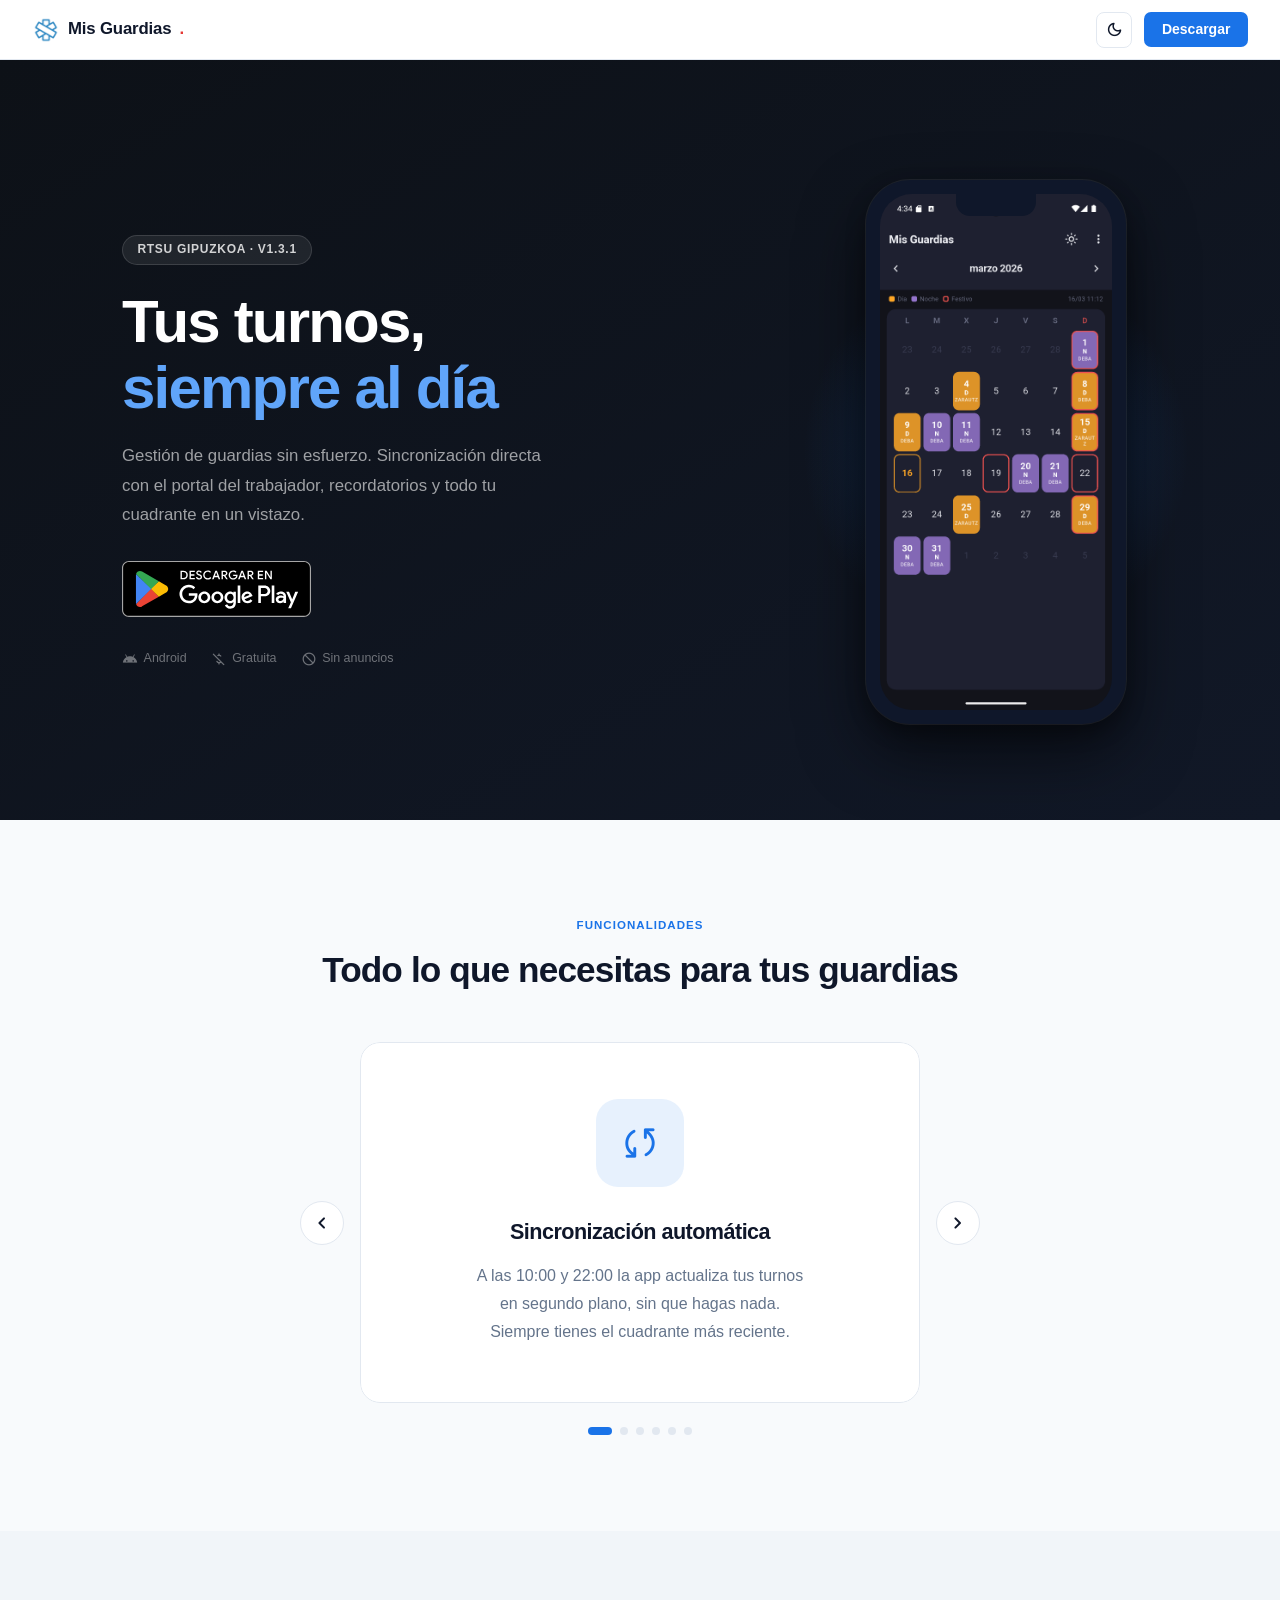
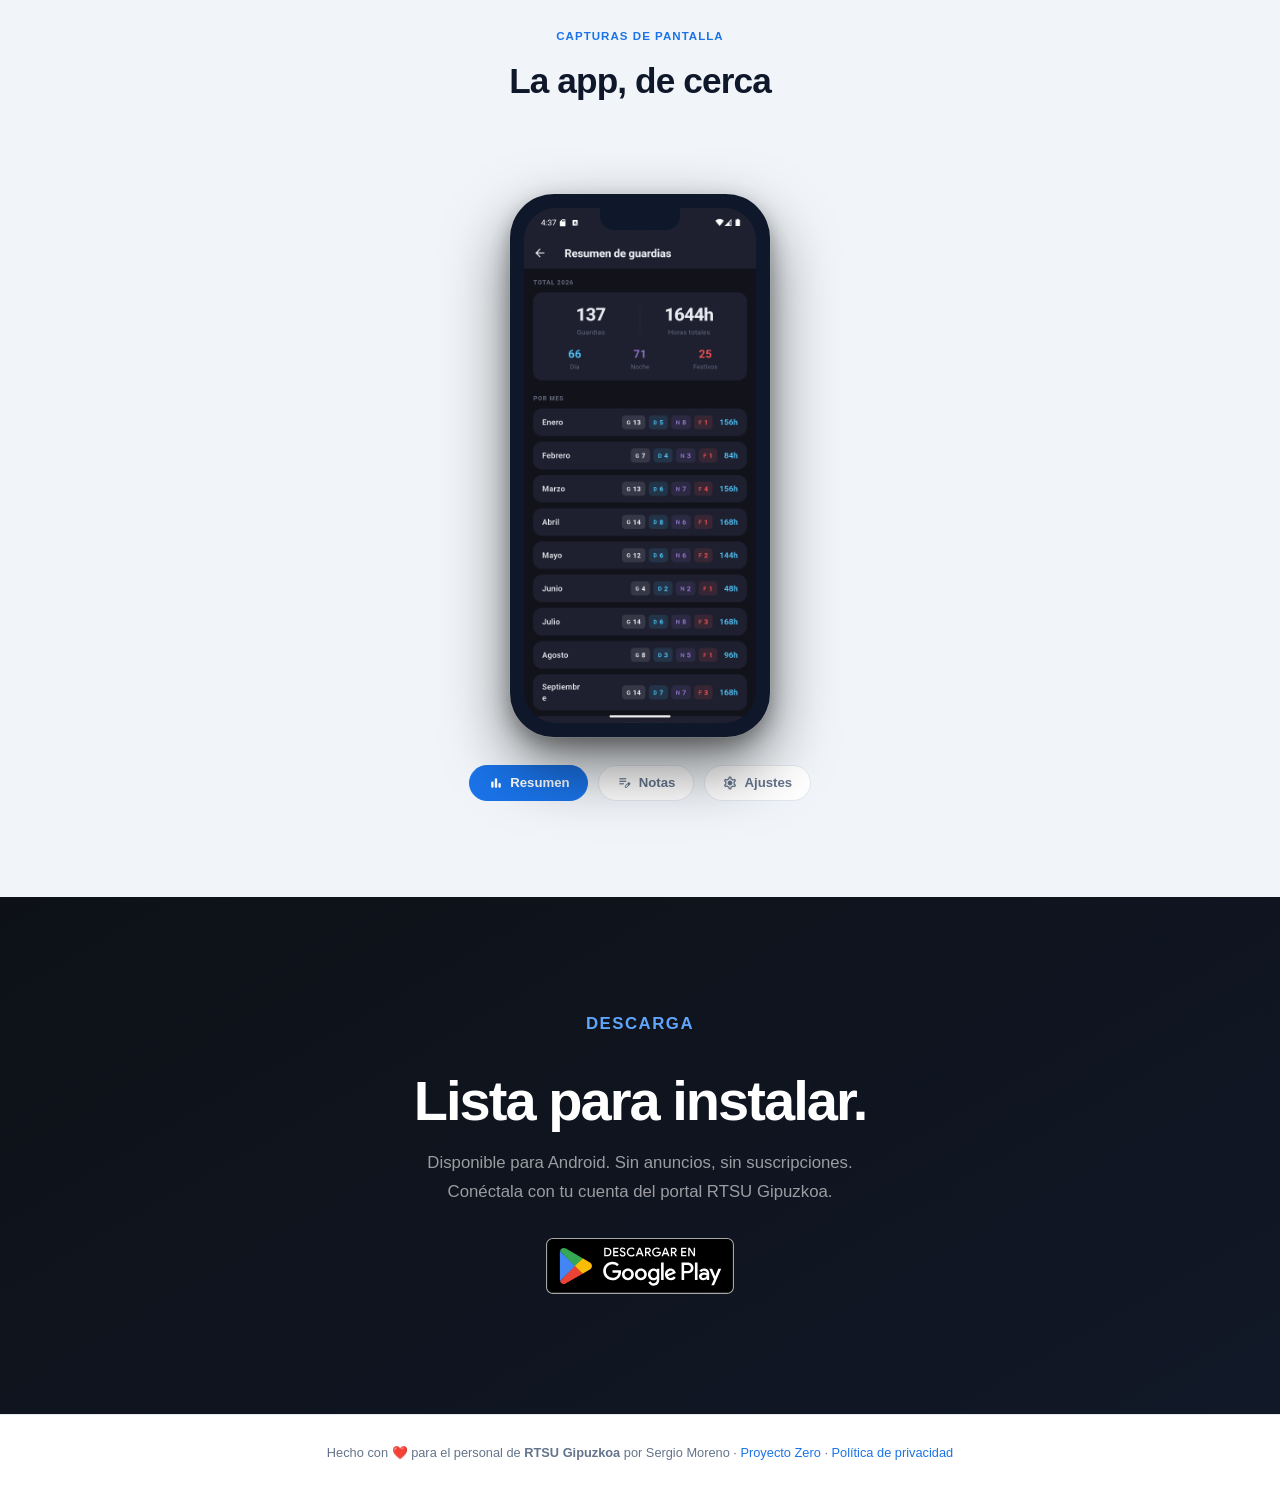
==== index.html @ 61901b69 "Actualiza la versión en la sección de héroe a v1.3.1" ====
<!DOCTYPE html>
<html lang="es" data-theme="light">
<head>
  <meta charset="UTF-8" />
  <meta name="viewport" content="width=device-width, initial-scale=1.0" />
  <title>Mis Guardias — Gestión de turnos RTSU Gipuzkoa</title>
  <link rel="stylesheet" href="styles.css" />
  <link href="https://fonts.googleapis.com/css2?family=Material+Symbols+Rounded:opsz,wght,FILL,GRAD@24,400,0,0" rel="stylesheet"/>
</head>
<body>

<!-- NAV -->
<nav>
  <div class="nav-logo">
    <img src="assets/app_icon.png" alt="Mis Guardias" class="nav-icon" />
    Mis Guardias<span class="dot">.</span>
  </div>
  <div class="nav-right">
    <button id="theme-toggle" aria-label="Cambiar tema"><span class="material-symbols-rounded">dark_mode</span></button>
    <a class="btn-sm" href="https://play.google.com/store/apps/details?id=org.proyectozero.misguardias" target="_blank" rel="noopener">Descargar</a>
  </div>
</nav>

<!-- HERO -->
<section class="hero">
  <div class="hero-content">
    <div class="hero-text">
      <div class="badge">RTSU Gipuzkoa · v1.3.1</div>
      <h1>Tus turnos,<br><em>siempre al día</em></h1>
      <p>Gestión de guardias sin esfuerzo. Sincronización directa con el portal del trabajador, recordatorios y todo tu cuadrante en un vistazo.</p>
      <a href="https://play.google.com/store/apps/details?id=org.proyectozero.misguardias" class="btn-play" target="_blank" rel="noopener">
        <img src="assets/GetItOnGooglePlay_Badge_Web_color_Spanish.svg" alt="Disponible en Google Play" class="play-badge" />
      </a>
      <ul class="hero-chips">
        <li><span class="material-symbols-rounded">android</span> Android</li>
        <li><span class="material-symbols-rounded">money_off</span> Gratuita</li>
        <li><span class="material-symbols-rounded">block</span> Sin anuncios</li>
      </ul>
    </div>
    <div class="hero-visual">
      <div class="hero-glow"></div>
      <div class="phone-frame phone-frame--lg">
        <div class="phone-frame__notch"></div>
        <img id="calendar-screenshot" src="assets/calendario-claro.png" alt="Calendario de turnos" />
      </div>
    </div>
  </div>
</section>

<!-- FEATURES SLIDER -->
<section class="features" id="funcionalidades">
  <div class="features-inner">
    <p class="section-label">Funcionalidades</p>
    <h2 class="section-title">Todo lo que necesitas para tus guardias</h2>
    <div class="slider">
      <button class="slider-btn slider-prev" aria-label="Anterior">
        <span class="material-symbols-rounded">chevron_left</span>
      </button>
      <div class="slider-viewport">
        <div class="slider-track">
          <div class="slide">
            <div class="slide-icon"><span class="material-symbols-rounded">sync</span></div>
            <h3>Sincronización automática</h3>
            <p>A las 10:00 y 22:00 la app actualiza tus turnos en segundo plano, sin que hagas nada. Siempre tienes el cuadrante más reciente.</p>
          </div>
          <div class="slide">
            <div class="slide-icon"><span class="material-symbols-rounded">notifications_active</span></div>
            <h3>Alarmas y recordatorios</h3>
            <p>Configura avisos 2, 4, 8, 12 o 24&nbsp;h antes de cada turno para no pillar a nadie por sorpresa.</p>
          </div>
          <div class="slide">
            <div class="slide-icon"><span class="material-symbols-rounded">calendar_month</span></div>
            <h3>Calendario mensual</h3>
            <p>Navega entre meses con un gesto. Tus turnos D y N siempre visibles de un vistazo.</p>
          </div>
          <div class="slide">
            <div class="slide-icon"><span class="material-symbols-rounded">bar_chart</span></div>
            <h3>Estadísticas anuales</h3>
            <p>Consulta el total de guardias, horas trabajadas y el reparto día/noche mes a mes.</p>
          </div>
          <div class="slide">
            <div class="slide-icon"><span class="material-symbols-rounded">edit_note</span></div>
            <h3>Notas personales</h3>
            <p>Añade anotaciones privadas a cualquier día del calendario, solo visibles para ti.</p>
          </div>
          <div class="slide">
            <div class="slide-icon"><span class="material-symbols-rounded">palette</span></div>
            <h3>Tema y colores</h3>
            <p>Elige entre tema claro u oscuro y personaliza el color de acento a tu gusto.</p>
          </div>
        </div>
      </div>
      <button class="slider-btn slider-next" aria-label="Siguiente">
        <span class="material-symbols-rounded">chevron_right</span>
      </button>
    </div>
    <div class="slider-dots"></div>
  </div>
</section>

<!-- SHOWCASE -->
<section class="showcase" id="capturas">
  <div class="showcase-inner">
    <p class="section-label">Capturas de pantalla</p>
    <h2 class="section-title">La app, de cerca</h2>
    <div class="showcase-stage">
      <div class="phone-frame phone-frame--lg">
        <div class="phone-frame__notch"></div>
        <img id="showcase-img" src="assets/resumen-guardias.png" alt="Resumen anual de guardias" />
      </div>
    </div>
    <div class="showcase-tabs">
      <button class="showcase-tab active" data-src="assets/resumen-guardias.png" data-alt="Resumen anual">
        <span class="material-symbols-rounded">bar_chart</span> Resumen
      </button>
      <button class="showcase-tab" data-src="assets/notas-guardias.png" data-alt="Notas por día">
        <span class="material-symbols-rounded">edit_note</span> Notas
      </button>
      <button class="showcase-tab" data-src="assets/ajustes.png" data-alt="Ajustes">
        <span class="material-symbols-rounded">settings</span> Ajustes
      </button>
    </div>
  </div>
</section>

<!-- CTA -->
<section class="cta" id="descarga">
  <div class="cta-inner">
    <p class="section-label">Descarga</p>
    <h2>Lista para instalar.</h2>
    <p>Disponible para Android. Sin anuncios, sin suscripciones.<br/>Conéctala con tu cuenta del portal RTSU Gipuzkoa.</p>
    <a href="https://play.google.com/store/apps/details?id=org.proyectozero.misguardias" class="btn-play" target="_blank" rel="noopener">
      <img src="assets/GetItOnGooglePlay_Badge_Web_color_Spanish.svg" alt="Disponible en Google Play" class="play-badge" />
    </a>
  </div>
</section>

<!-- FOOTER -->
<footer>
  <p>Hecho con ❤️ para el personal de <strong>RTSU Gipuzkoa</strong> por Sergio Moreno · <a href="https://proyectozero.org">Proyecto Zero</a> · <a href="privacy.html">Política de privacidad</a></p>
</footer>

<script src="main.js"></script>
</body>
</html>
---- styles.css ----
/* ── RESET ── */
*, *::before, *::after { box-sizing: border-box; margin: 0; padding: 0; }

/* ── TOKENS: TEMA CLARO ── */
:root {
  --blue:    #1a73e8;
  --blue-lt: #60a5fa;
  --red:     #e53935;

  --bg:      #f8fafc;
  --surface: #ffffff;
  --text:    #0f172a;
  --muted:   #64748b;
  --border:  #e2e8f0;

  --gallery-bg: #f1f5f9;
  --nav-bg:     rgba(255,255,255,0.90);

  --phone-body:  #0f172a;
  --phone-notch: #1e293b;

  /* Hero y CTA siempre oscuros — sin override en dark mode */
  --hero-bg: linear-gradient(150deg, #0d1117 0%, #111827 100%);
  --cta-bg:  linear-gradient(150deg, #0d1117 0%, #111827 100%);
}

/* ── TOKENS: TEMA OSCURO ── */
[data-theme="dark"] {
  --bg:      #0f172a;
  --surface: #1e293b;
  --text:    #f1f5f9;
  --muted:   #94a3b8;
  --border:  #334155;

  --gallery-bg: #020617;
  --nav-bg:     rgba(15,23,42,0.90);

  --phone-body:  #030712;
  --phone-notch: #0f172a;
}

/* ── BASE ── */
body {
  font-family: -apple-system, BlinkMacSystemFont, "Segoe UI", Roboto, sans-serif;
  background: var(--bg);
  color: var(--text);
  line-height: 1.6;
  transition: background 0.3s, color 0.3s;
}

/* ── NAV ── */
nav {
  position: sticky; top: 0; z-index: 100;
  background: var(--nav-bg);
  backdrop-filter: blur(12px);
  -webkit-backdrop-filter: blur(12px);
  border-bottom: 1px solid var(--border);
  padding: 0 2rem;
  display: flex; align-items: center; justify-content: space-between;
  height: 60px;
  transition: background 0.3s, border-color 0.3s;
}

.nav-logo {
  font-weight: 700; font-size: 1.05rem;
  color: var(--text);
  display: flex; align-items: center; gap: 0.5rem;
  letter-spacing: -0.01em;
}
.nav-logo .dot { color: var(--red); }
.nav-icon { width: 28px; height: 28px; object-fit: contain; border-radius: 7px; }
.nav-right { display: flex; align-items: center; gap: 0.75rem; }

nav a.btn-sm {
  background: var(--blue); color: #fff;
  padding: 0.4rem 1.1rem; border-radius: 7px;
  text-decoration: none; font-size: 0.875rem; font-weight: 600;
  transition: opacity 0.2s;
}
nav a.btn-sm:hover { opacity: 0.85; }

#theme-toggle {
  background: transparent;
  border: 1.5px solid var(--border);
  color: var(--text);
  width: 36px; height: 36px;
  border-radius: 8px; cursor: pointer;
  display: flex; align-items: center; justify-content: center;
  transition: background 0.2s, border-color 0.2s;
}
#theme-toggle .material-symbols-rounded { font-size: 1.2rem; }
#theme-toggle:hover { background: var(--border); }

/* ── HERO ── */
.hero {
  background: var(--hero-bg);
  color: white;
  overflow: hidden;
}

.hero-content {
  max-width: 1100px;
  margin: 0 auto;
  padding: 5.5rem 2rem 4rem;
  display: grid;
  grid-template-columns: 1fr auto;
  gap: 3rem;
  align-items: center;
}

.hero-text { max-width: 520px; }

.badge {
  display: inline-flex;
  align-items: center;
  background: rgba(255,255,255,0.08);
  color: rgba(255,255,255,0.80);
  border: 1px solid rgba(255,255,255,0.13);
  font-size: 0.75rem; font-weight: 600; letter-spacing: 0.06em;
  padding: 0.3rem 0.9rem; border-radius: 999px;
  margin-bottom: 1.5rem;
  text-transform: uppercase;
}

.hero h1 {
  font-size: clamp(2.4rem, 5vw, 3.75rem);
  font-weight: 800;
  line-height: 1.1;
  letter-spacing: -0.03em;
  margin-bottom: 1.25rem;
  color: white;
}
.hero h1 em {
  font-style: normal;
  color: var(--blue-lt);
}

.hero-text > p {
  font-size: 1.05rem;
  color: rgba(255,255,255,0.60);
  line-height: 1.75;
  margin-bottom: 2rem;
  max-width: 440px;
}

.btn-play {
  display: inline-block;
  transition: transform 0.15s, opacity 0.15s;
}
.btn-play:hover { transform: translateY(-2px); opacity: 0.88; }
.play-badge { height: 56px; width: auto; display: block; }

.hero-chips {
  list-style: none;
  display: flex;
  gap: 1.5rem;
  margin-top: 1.5rem;
  flex-wrap: wrap;
}
.hero-chips li {
  display: flex; align-items: center; gap: 0.35rem;
  font-size: 0.78rem;
  color: rgba(255,255,255,0.40);
  font-weight: 500;
}
.hero-chips .material-symbols-rounded { font-size: 1rem; }

/* ── HERO VISUAL ── */
.hero-visual {
  position: relative;
  display: flex; align-items: center; justify-content: center;
  padding: 2rem;
}

.hero-glow {
  position: absolute;
  width: 400px; height: 400px;
  background: radial-gradient(ellipse at center, rgba(26,115,232,0.32) 0%, transparent 68%);
  pointer-events: none;
  top: 50%; left: 50%;
  transform: translate(-50%, -50%);
}

/* ── PHONE FRAME ── */
.phone-frame {
  position: relative;
  background: var(--phone-body);
  border-radius: 44px;
  display: inline-flex;
  flex-direction: column;
  align-items: stretch;
  box-shadow:
    0 0 0 1px rgba(255,255,255,0.07),
    0 28px 64px rgba(0,0,0,0.55),
    0 8px 20px rgba(0,0,0,0.3);
  transition: background 0.3s;
  overflow: hidden;
}
.phone-frame--lg { width: 260px; padding: 14px; }
.phone-frame--sm { width: 200px; padding: 12px; }

.phone-frame__notch {
  position: absolute;
  top: 0; left: 50%; transform: translateX(-50%);
  background: var(--phone-body);
  border-radius: 0 0 14px 14px;
  z-index: 2;
  transition: background 0.3s;
}
.phone-frame--lg .phone-frame__notch { width: 80px; height: 22px; top: 14px; }
.phone-frame--sm .phone-frame__notch { width: 64px; height: 18px; top: 12px; }

.phone-frame img {
  width: 100%;
  border-radius: 32px;
  display: block;
}
.phone-frame--sm img { border-radius: 26px; }

/* ── FEATURES ── */
.features {
  padding: 6rem 1.5rem;
}

.features-inner {
  max-width: 960px;
  margin: 0 auto;
}

.section-label {
  display: block;
  text-align: center;
  font-size: 0.72rem; font-weight: 700; letter-spacing: 0.09em;
  text-transform: uppercase; color: var(--blue);
  margin-bottom: 0.5rem;
}

.section-title {
  text-align: center;
  font-size: clamp(1.6rem, 3vw, 2.2rem);
  font-weight: 800;
  letter-spacing: -0.025em;
  margin-bottom: 2.75rem;
  color: var(--text);
}

/* ── SLIDER ── */
.slider {
  display: flex;
  align-items: center;
  gap: 1rem;
  max-width: 680px;
  margin: 0 auto;
}

.slider-viewport {
  flex: 1;
  overflow: hidden;
  border-radius: 20px;
}

.slider-track {
  display: flex;
  transition: transform 0.4s cubic-bezier(0.4, 0, 0.2, 1);
}

.slide {
  flex: 0 0 100%;
  padding: 3.5rem 2.5rem;
  text-align: center;
  background: var(--surface);
  border: 1px solid var(--border);
  border-radius: 20px;
  display: flex;
  flex-direction: column;
  align-items: center;
  transition: background 0.3s, border-color 0.3s;
}

.slide-icon {
  width: 88px; height: 88px;
  border-radius: 22px;
  background: rgba(26,115,232,0.10);
  display: flex; align-items: center; justify-content: center;
  color: var(--blue);
  margin-bottom: 1.75rem;
  flex-shrink: 0;
}
.slide-icon .material-symbols-rounded { font-size: 2.75rem; }

.slide h3 {
  font-size: 1.35rem; font-weight: 800;
  letter-spacing: -0.025em;
  margin-bottom: 0.75rem;
  color: var(--text);
}

.slide p {
  font-size: 1rem;
  color: var(--muted);
  line-height: 1.75;
  max-width: 340px;
}

.slider-btn {
  width: 44px; height: 44px;
  border-radius: 50%;
  border: 1.5px solid var(--border);
  background: var(--surface);
  color: var(--text);
  cursor: pointer;
  display: flex; align-items: center; justify-content: center;
  flex-shrink: 0;
  transition: background 0.2s, border-color 0.2s, color 0.2s;
}
.slider-btn:hover {
  background: var(--blue);
  border-color: var(--blue);
  color: white;
}
.slider-btn .material-symbols-rounded { font-size: 1.5rem; }

.slider-dots {
  display: flex;
  gap: 0.5rem;
  justify-content: center;
  margin-top: 1.5rem;
}

.slider-dot {
  width: 8px; height: 8px;
  border-radius: 4px;
  background: var(--border);
  border: none; cursor: pointer; padding: 0;
  transition: background 0.25s, width 0.25s;
}
.slider-dot.active {
  background: var(--blue);
  width: 24px;
}

/* ── SHOWCASE ── */
.showcase {
  background: var(--gallery-bg);
  padding: 6rem 1.5rem;
  transition: background 0.3s;
}

.showcase-inner {
  max-width: 480px;
  margin: 0 auto;
  text-align: center;
}

.showcase-stage {
  display: flex;
  justify-content: center;
  padding: 2.5rem 0 1.75rem;
}

#showcase-img {
  transition: opacity 0.18s ease;
}

.showcase-tabs {
  display: flex;
  gap: 0.6rem;
  justify-content: center;
  flex-wrap: wrap;
}

.showcase-tab {
  display: inline-flex;
  align-items: center;
  gap: 0.4rem;
  padding: 0.55rem 1.1rem;
  border-radius: 999px;
  border: 1.5px solid var(--border);
  background: var(--surface);
  color: var(--muted);
  font-size: 0.825rem; font-weight: 600;
  cursor: pointer;
  transition: border-color 0.15s, color 0.15s, background 0.15s;
  font-family: inherit;
}
.showcase-tab:hover {
  border-color: var(--blue);
  color: var(--blue);
}
.showcase-tab.active {
  background: var(--blue);
  border-color: var(--blue);
  color: white;
}
.showcase-tab .material-symbols-rounded { font-size: 1rem; }

/* ── CTA ── */
.cta {
  background: var(--cta-bg);
  color: white;
  text-align: center;
  padding: 7rem 1.5rem;
}

.cta-inner { max-width: 560px; margin: 0 auto; }

.cta .section-label { color: var(--blue-lt); }

.cta h2 {
  font-size: clamp(2.2rem, 5vw, 3.5rem);
  font-weight: 800;
  letter-spacing: -0.035em;
  line-height: 1.1;
  margin-bottom: 1rem;
  color: white;
}

.cta p {
  color: rgba(255,255,255,0.58);
  font-size: 1.05rem;
  line-height: 1.75;
  margin-bottom: 2rem;
}

/* ── FOOTER ── */
footer {
  text-align: center;
  padding: 1.75rem 1.5rem;
  font-size: 0.8rem; color: var(--muted);
  border-top: 1px solid var(--border);
  background: var(--surface);
  transition: background 0.3s, border-color 0.3s;
}
footer a { color: var(--blue); text-decoration: none; }
footer a:hover { text-decoration: underline; }

/* ── RESPONSIVE ── */
@media (max-width: 860px) {
  .hero-content {
    grid-template-columns: 1fr;
    text-align: center;
    padding: 3.5rem 1.5rem 0;
  }
  .hero-text { max-width: 100%; }
  .hero-text > p { max-width: 100%; }
  .hero-chips { justify-content: center; }
  .hero-visual { padding: 2.5rem 0; }
  .hero-glow { width: 300px; height: 300px; }
}

@media (max-width: 600px) {
  .slider { gap: 0.5rem; }
  .slider-btn { width: 36px; height: 36px; }
  .slider-btn .material-symbols-rounded { font-size: 1.2rem; }
  .slide { padding: 2.5rem 1.5rem; }
  .slide-icon { width: 72px; height: 72px; border-radius: 18px; }
  .slide-icon .material-symbols-rounded { font-size: 2.2rem; }
  .slide h3 { font-size: 1.15rem; }
  .phone-frame--lg { width: 220px; }
  nav { padding: 0 1rem; }
}
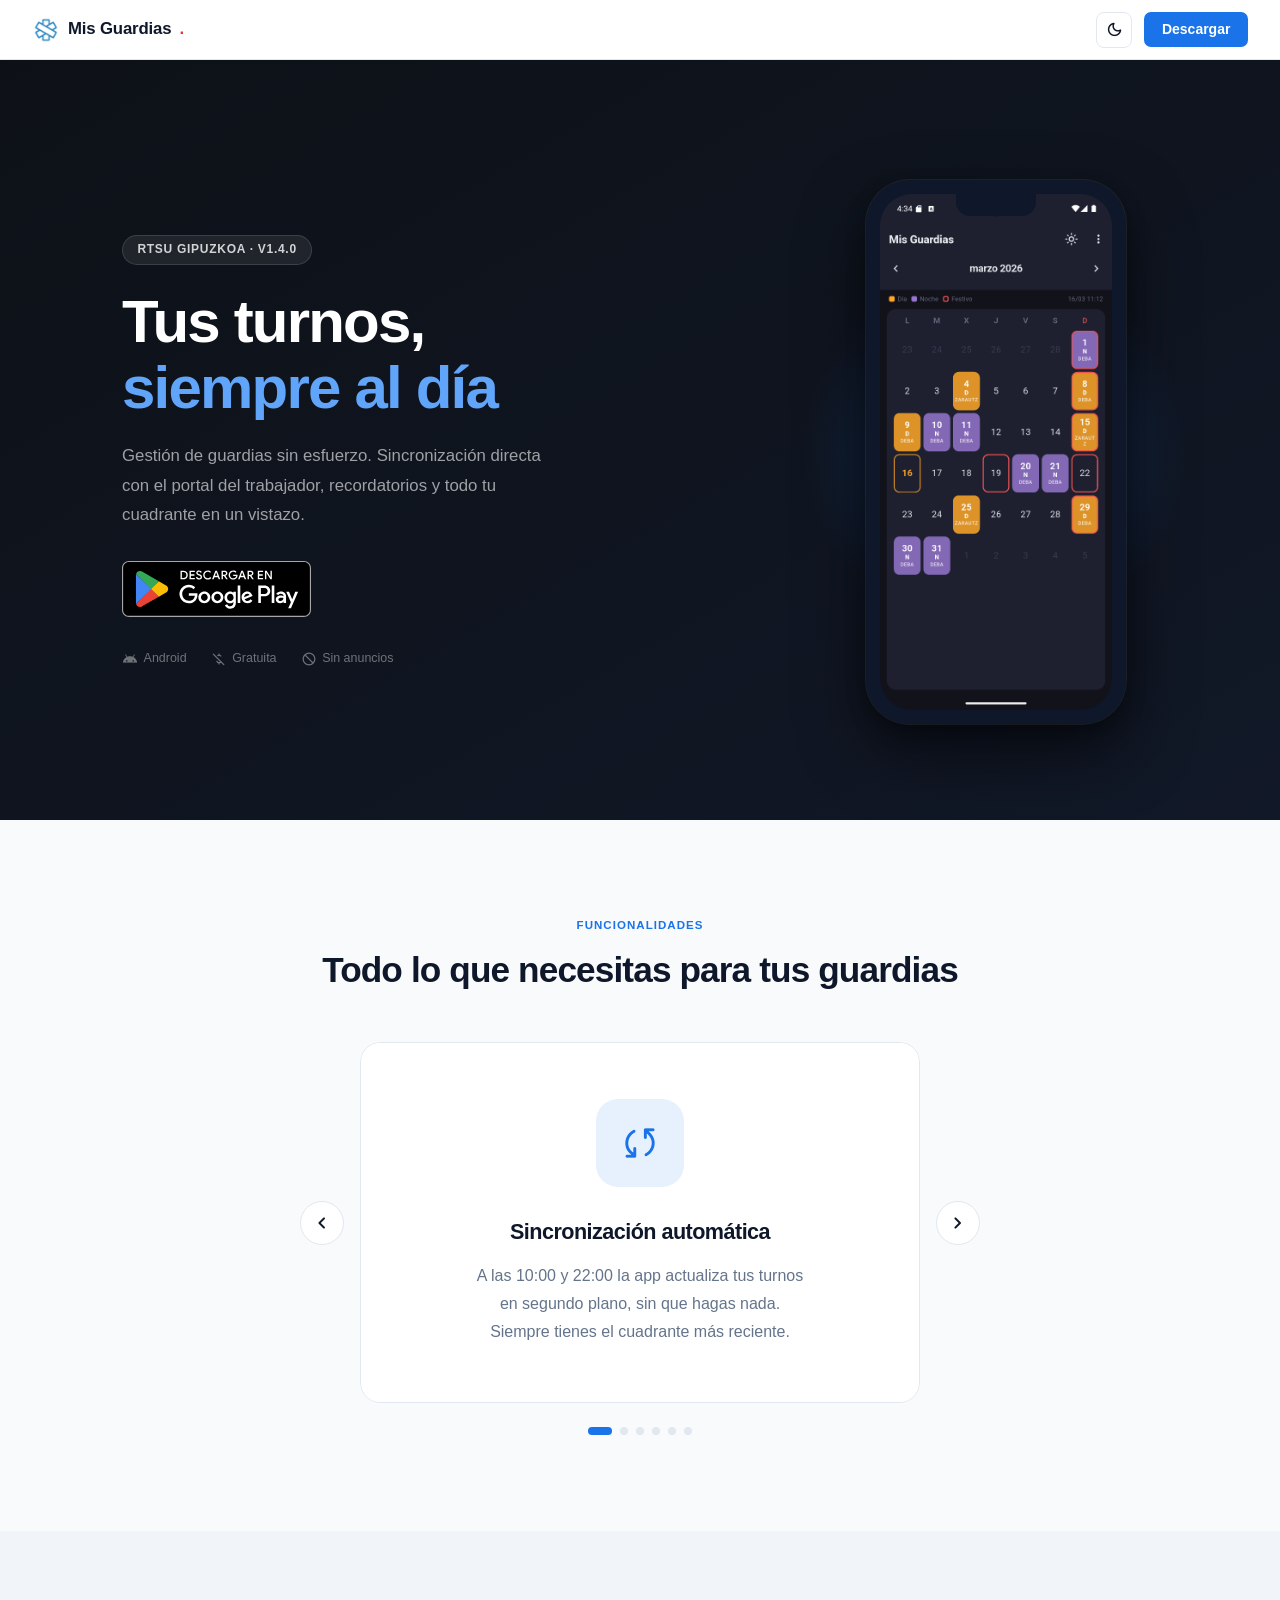
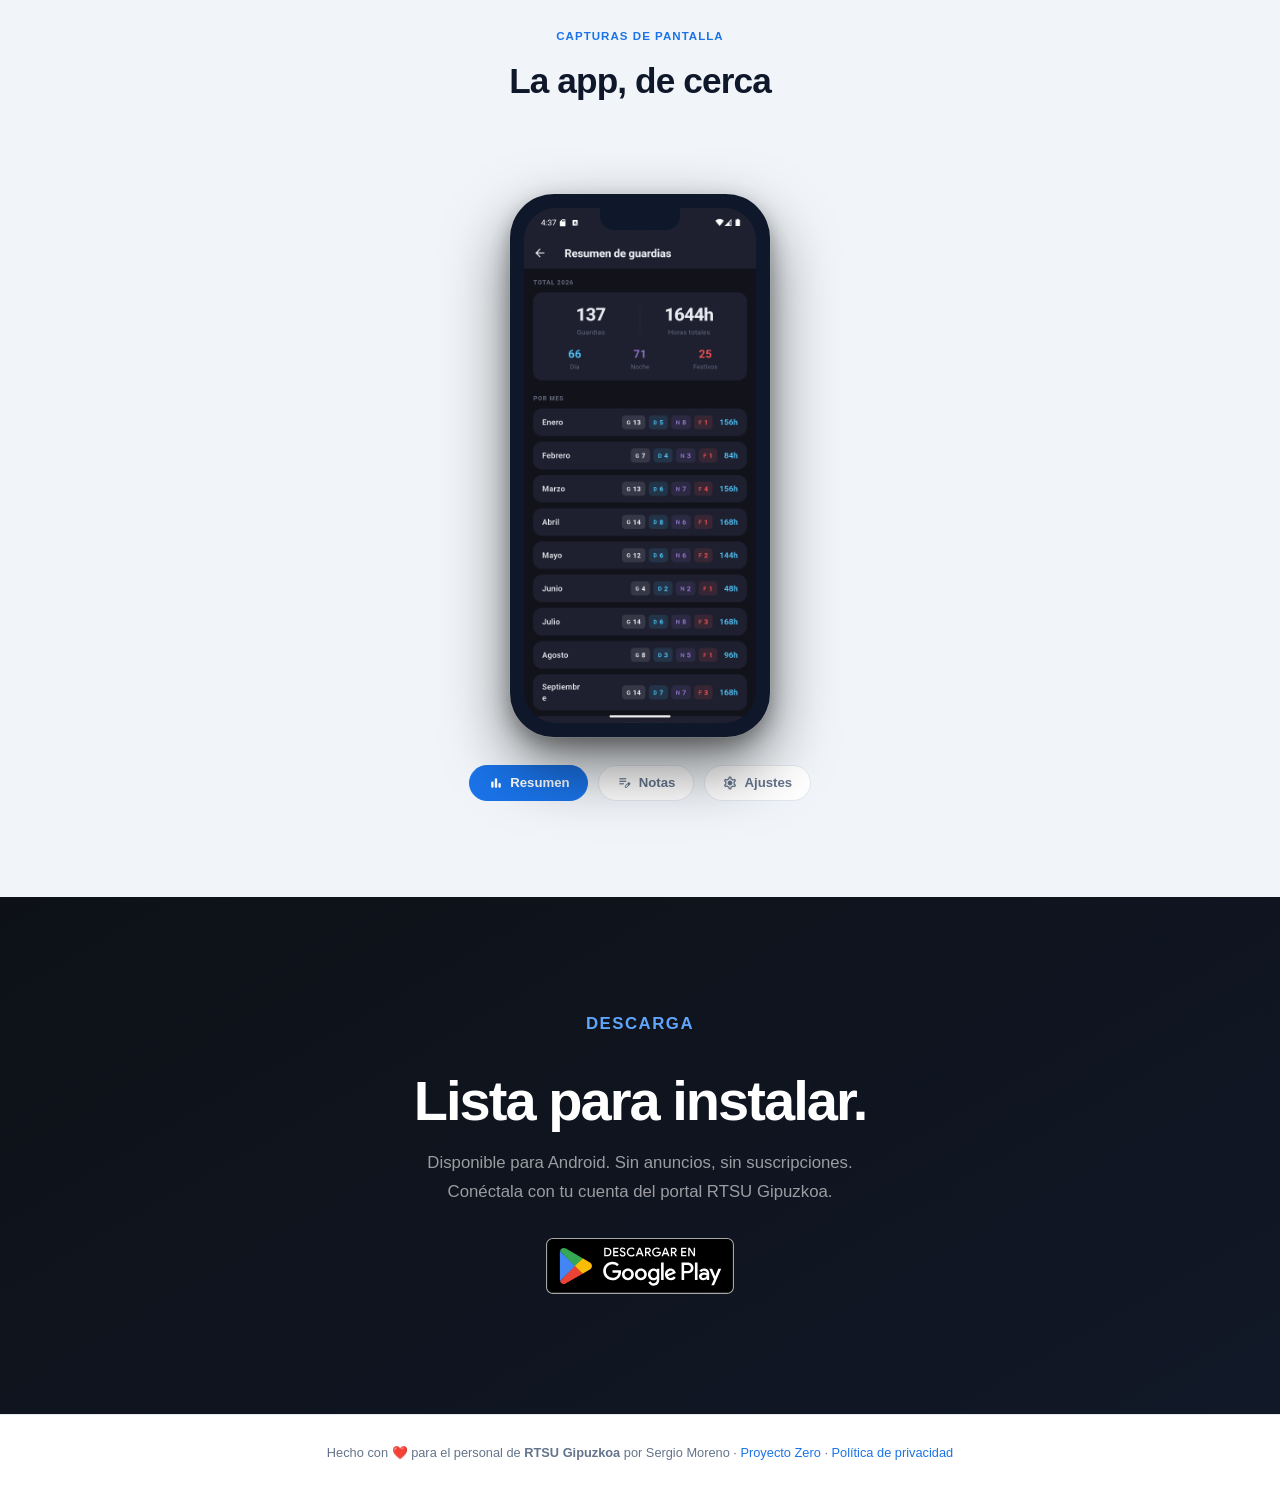
==== commit 0c848b17: "Actualiza la versión en la sección de héroe a v1.4.0" ====
--- a/index.html
+++ b/index.html
@@ -6,6 +6,7 @@
   <title>Mis Guardias — Gestión de turnos RTSU Gipuzkoa</title>
   <link rel="stylesheet" href="styles.css" />
   <link href="https://fonts.googleapis.com/css2?family=Material+Symbols+Rounded:opsz,wght,FILL,GRAD@24,400,0,0" rel="stylesheet"/>
+  <script defer src="https://stats.proyectozero.org/script.js" data-website-id="f8254844-0311-4b6c-b45f-4c03fd6b84df"></script>
 </head>
 <body>
 
@@ -25,7 +26,7 @@
 <section class="hero">
   <div class="hero-content">
     <div class="hero-text">
-      <div class="badge">RTSU Gipuzkoa · v1.3.1</div>
+      <div class="badge">RTSU Gipuzkoa · v1.4.0</div>
       <h1>Tus turnos,<br><em>siempre al día</em></h1>
       <p>Gestión de guardias sin esfuerzo. Sincronización directa con el portal del trabajador, recordatorios y todo tu cuadrante en un vistazo.</p>
       <a href="https://play.google.com/store/apps/details?id=org.proyectozero.misguardias" class="btn-play" target="_blank" rel="noopener">
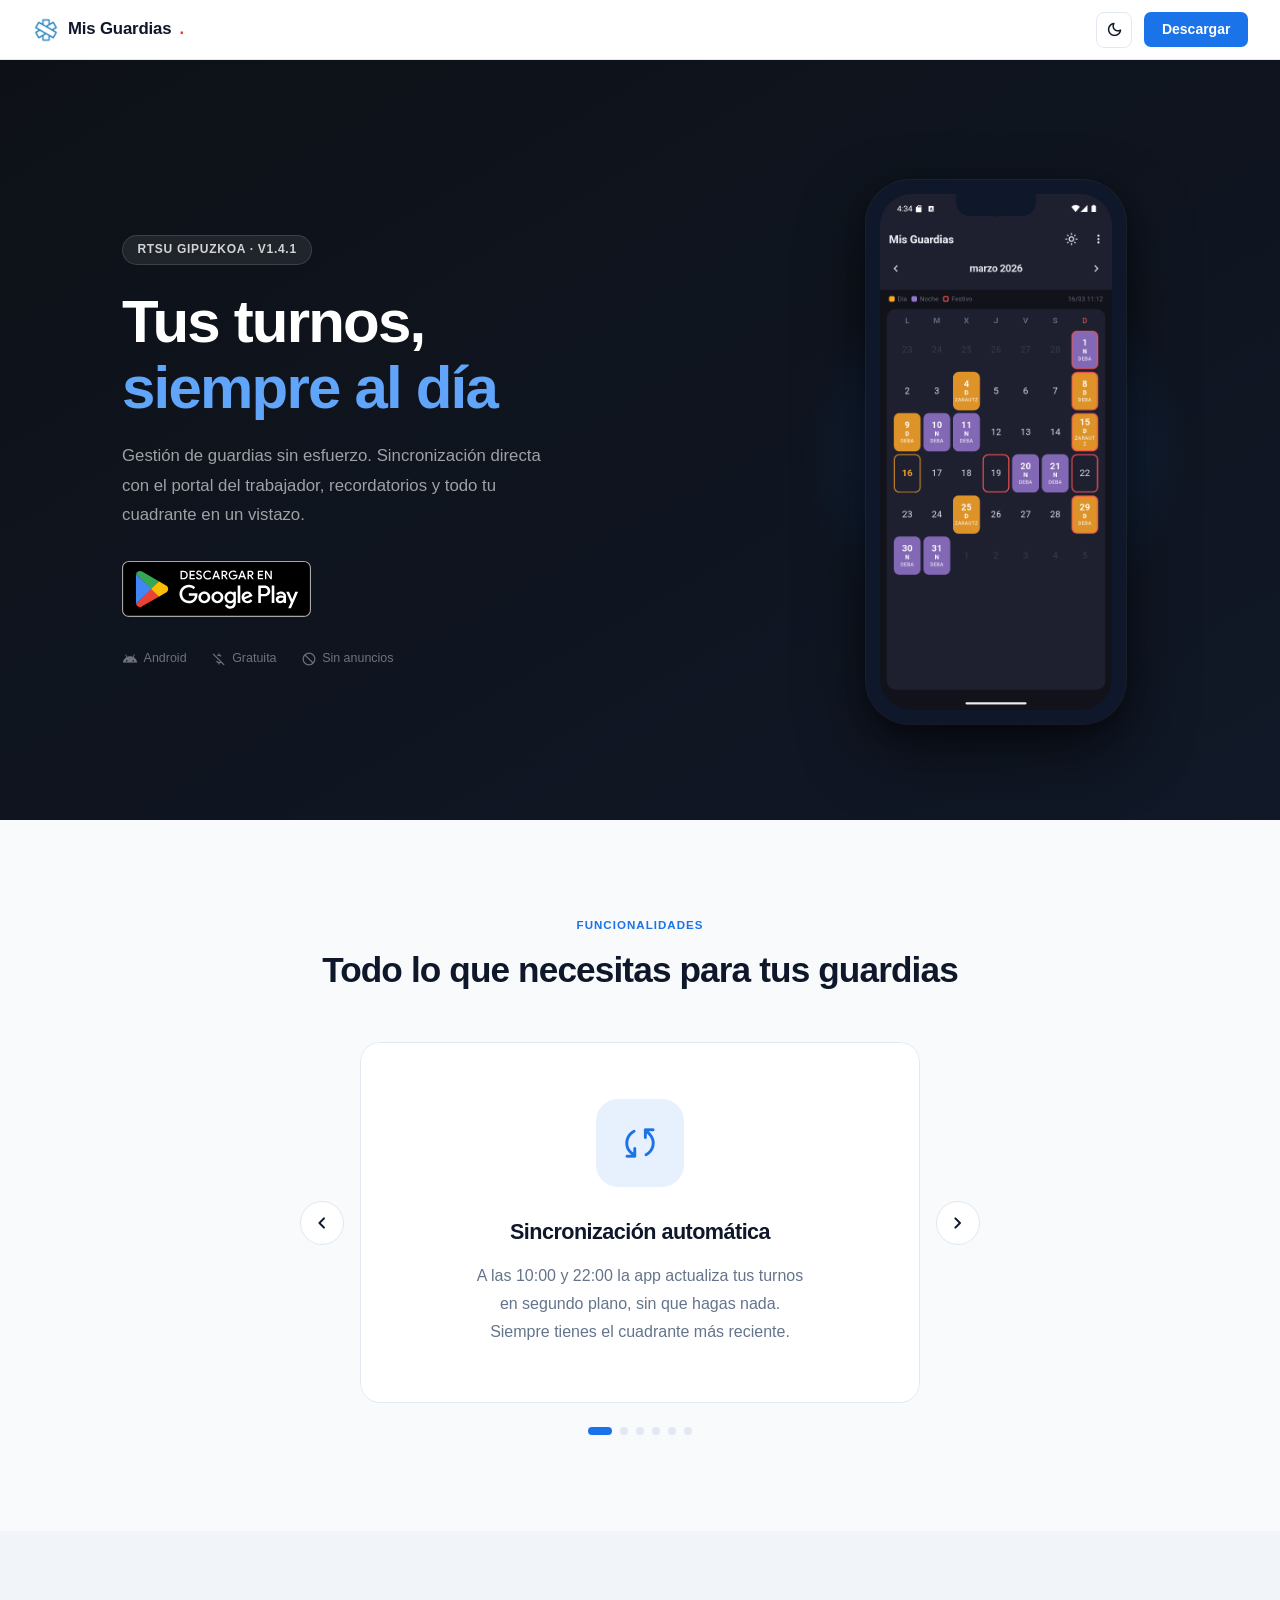
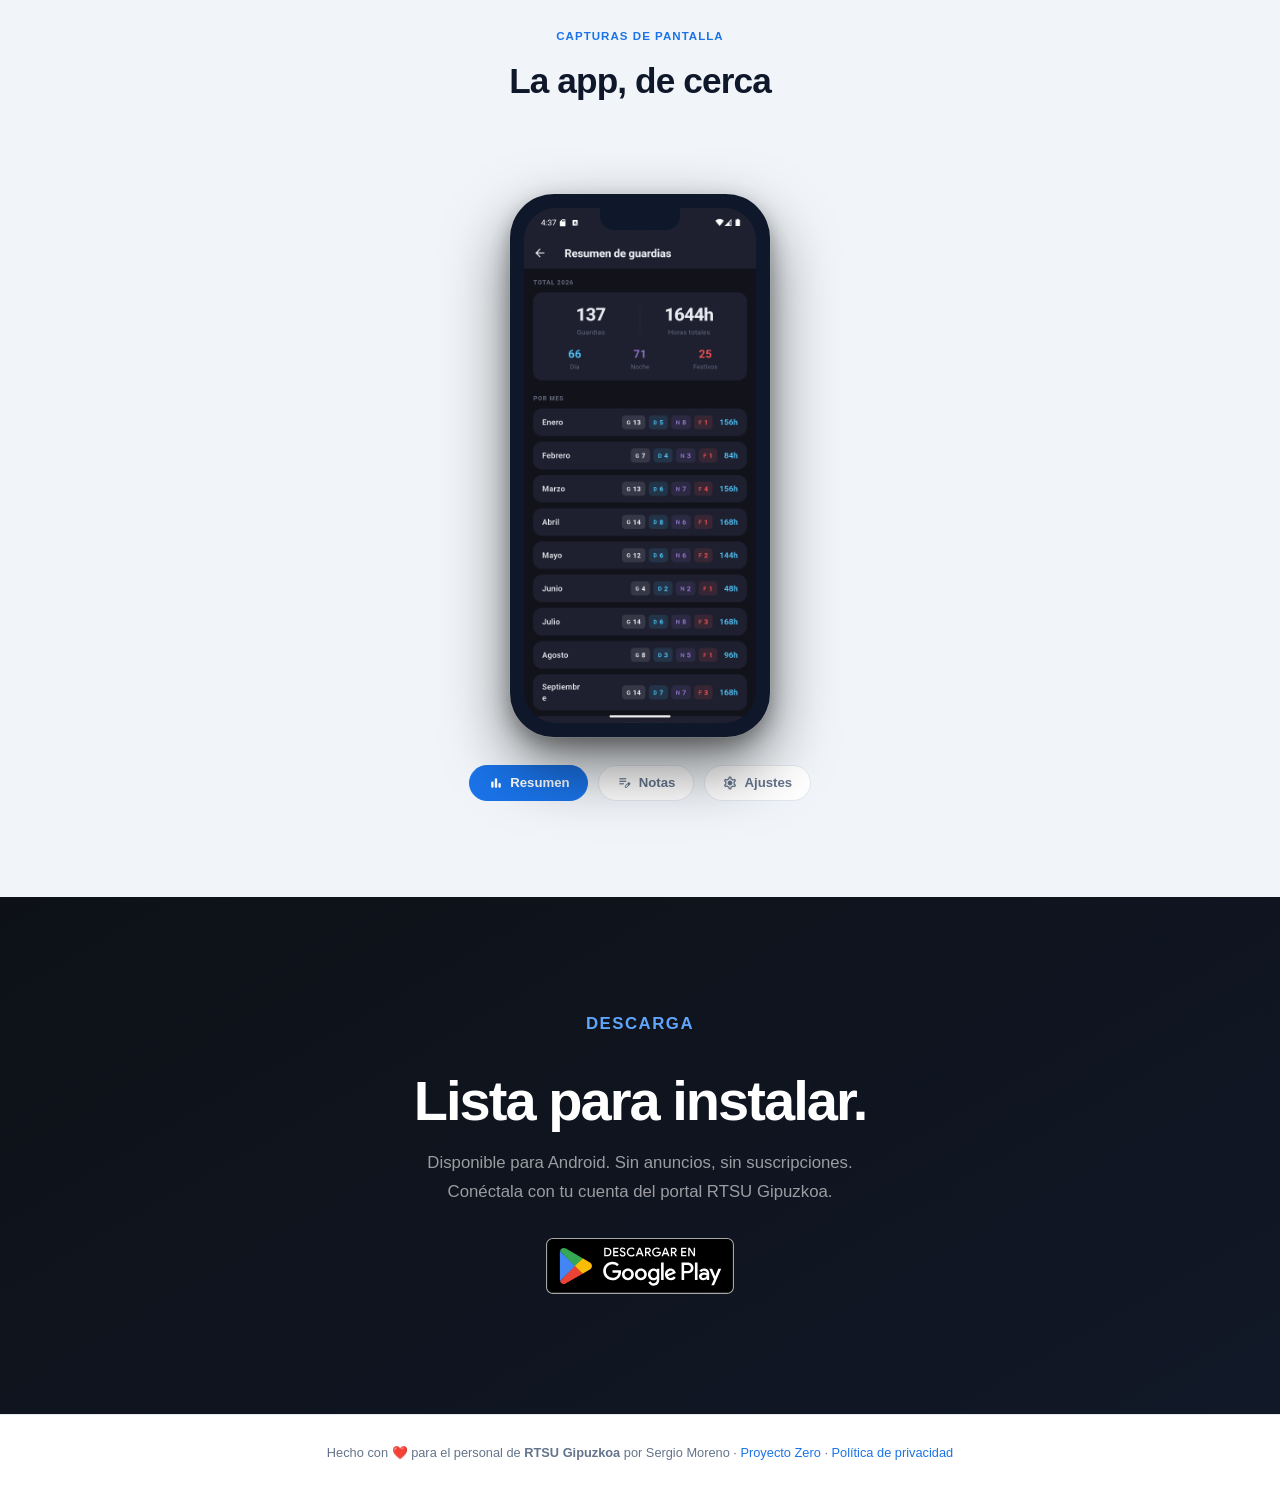
==== commit acadb7c8: "Actualiza la versión en la sección de héroe a v1.4.1" ====
--- a/index.html
+++ b/index.html
@@ -26,7 +26,7 @@
 <section class="hero">
   <div class="hero-content">
     <div class="hero-text">
-      <div class="badge">RTSU Gipuzkoa · v1.4.0</div>
+      <div class="badge">RTSU Gipuzkoa · v1.4.1</div>
       <h1>Tus turnos,<br><em>siempre al día</em></h1>
       <p>Gestión de guardias sin esfuerzo. Sincronización directa con el portal del trabajador, recordatorios y todo tu cuadrante en un vistazo.</p>
       <a href="https://play.google.com/store/apps/details?id=org.proyectozero.misguardias" class="btn-play" target="_blank" rel="noopener">
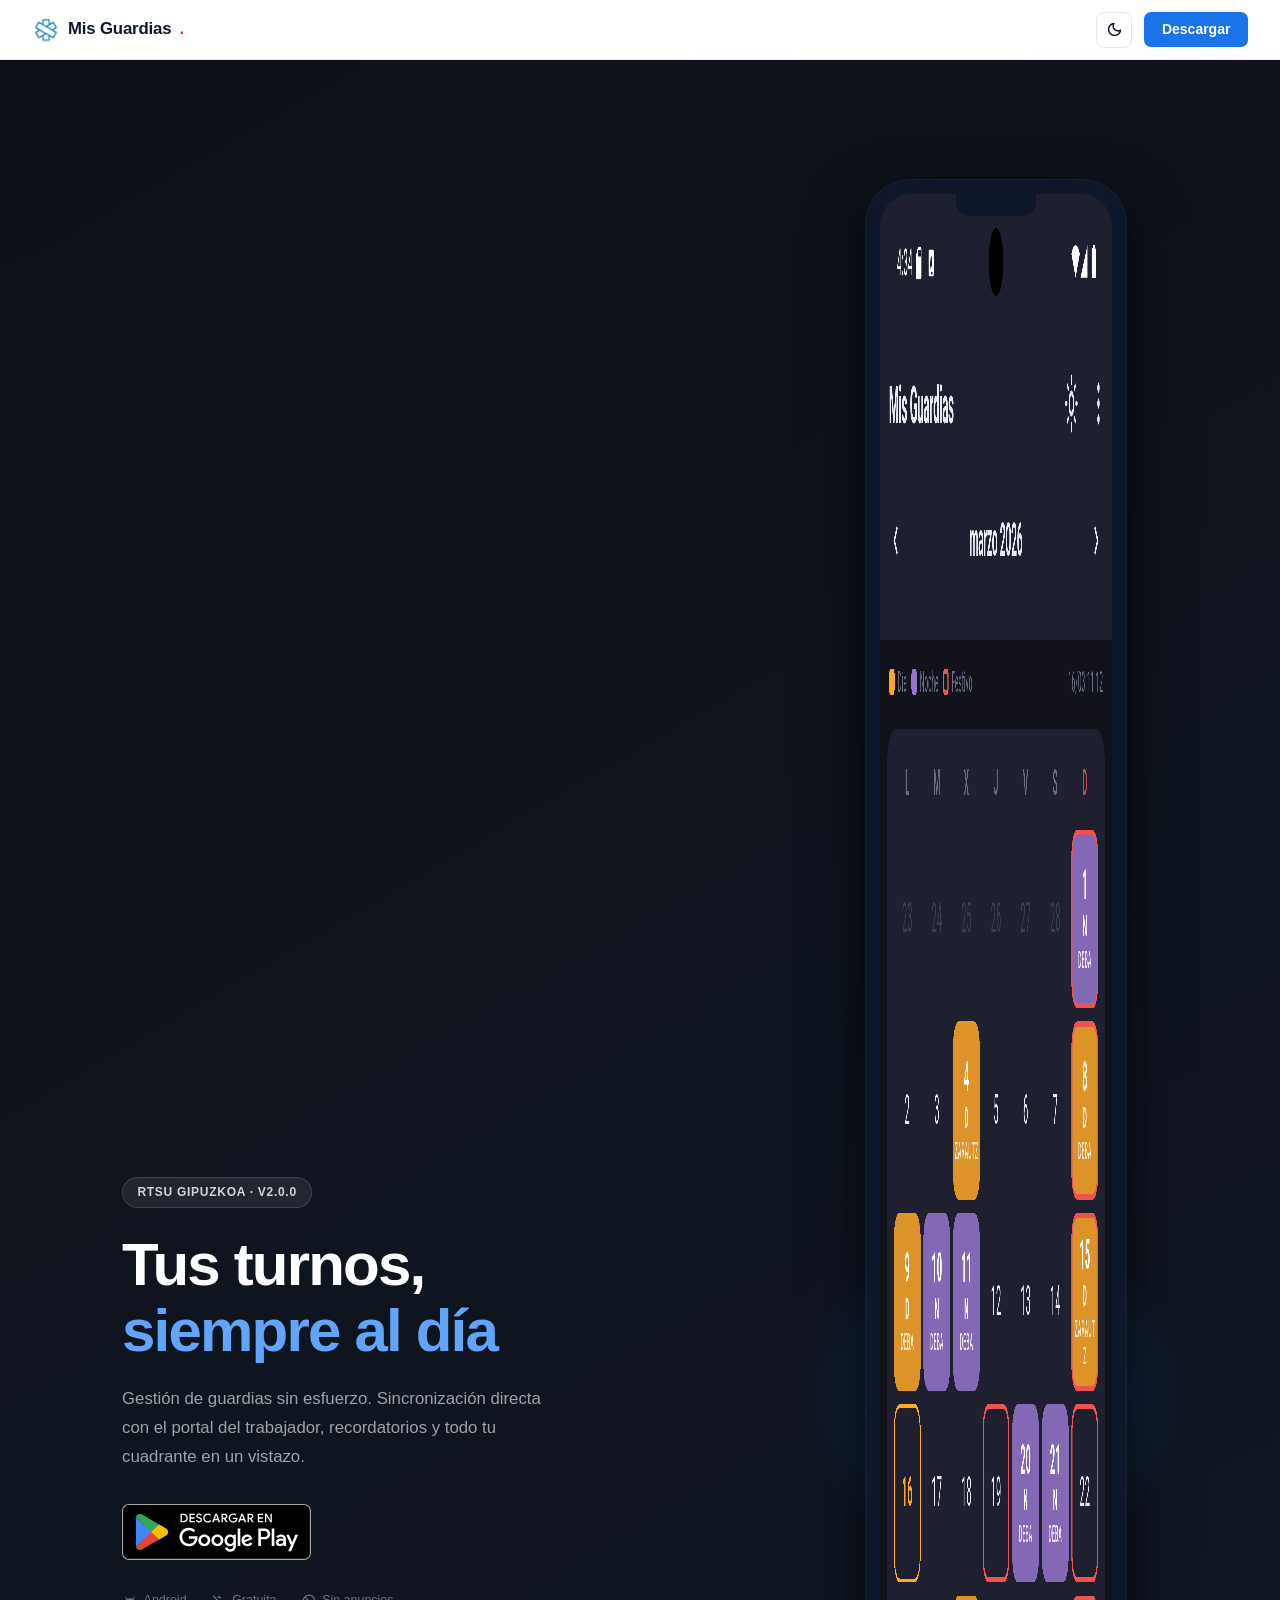
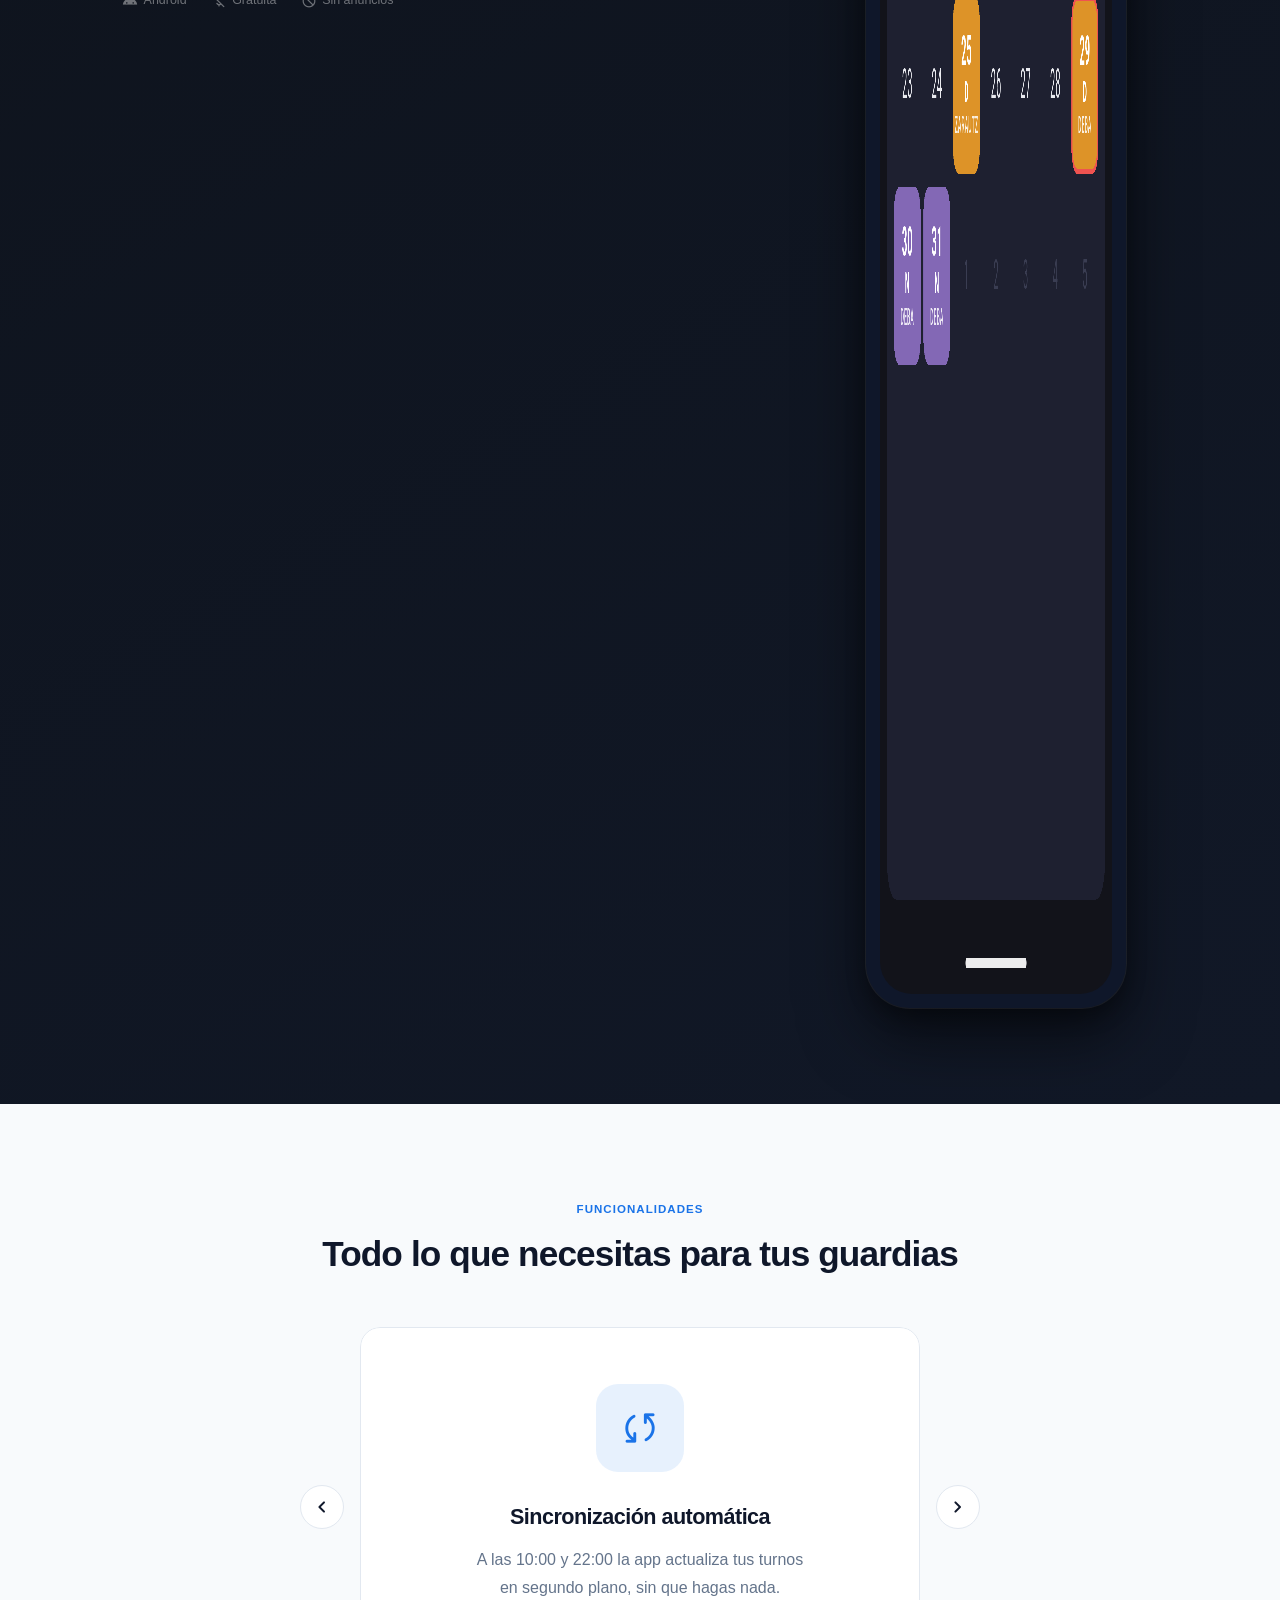
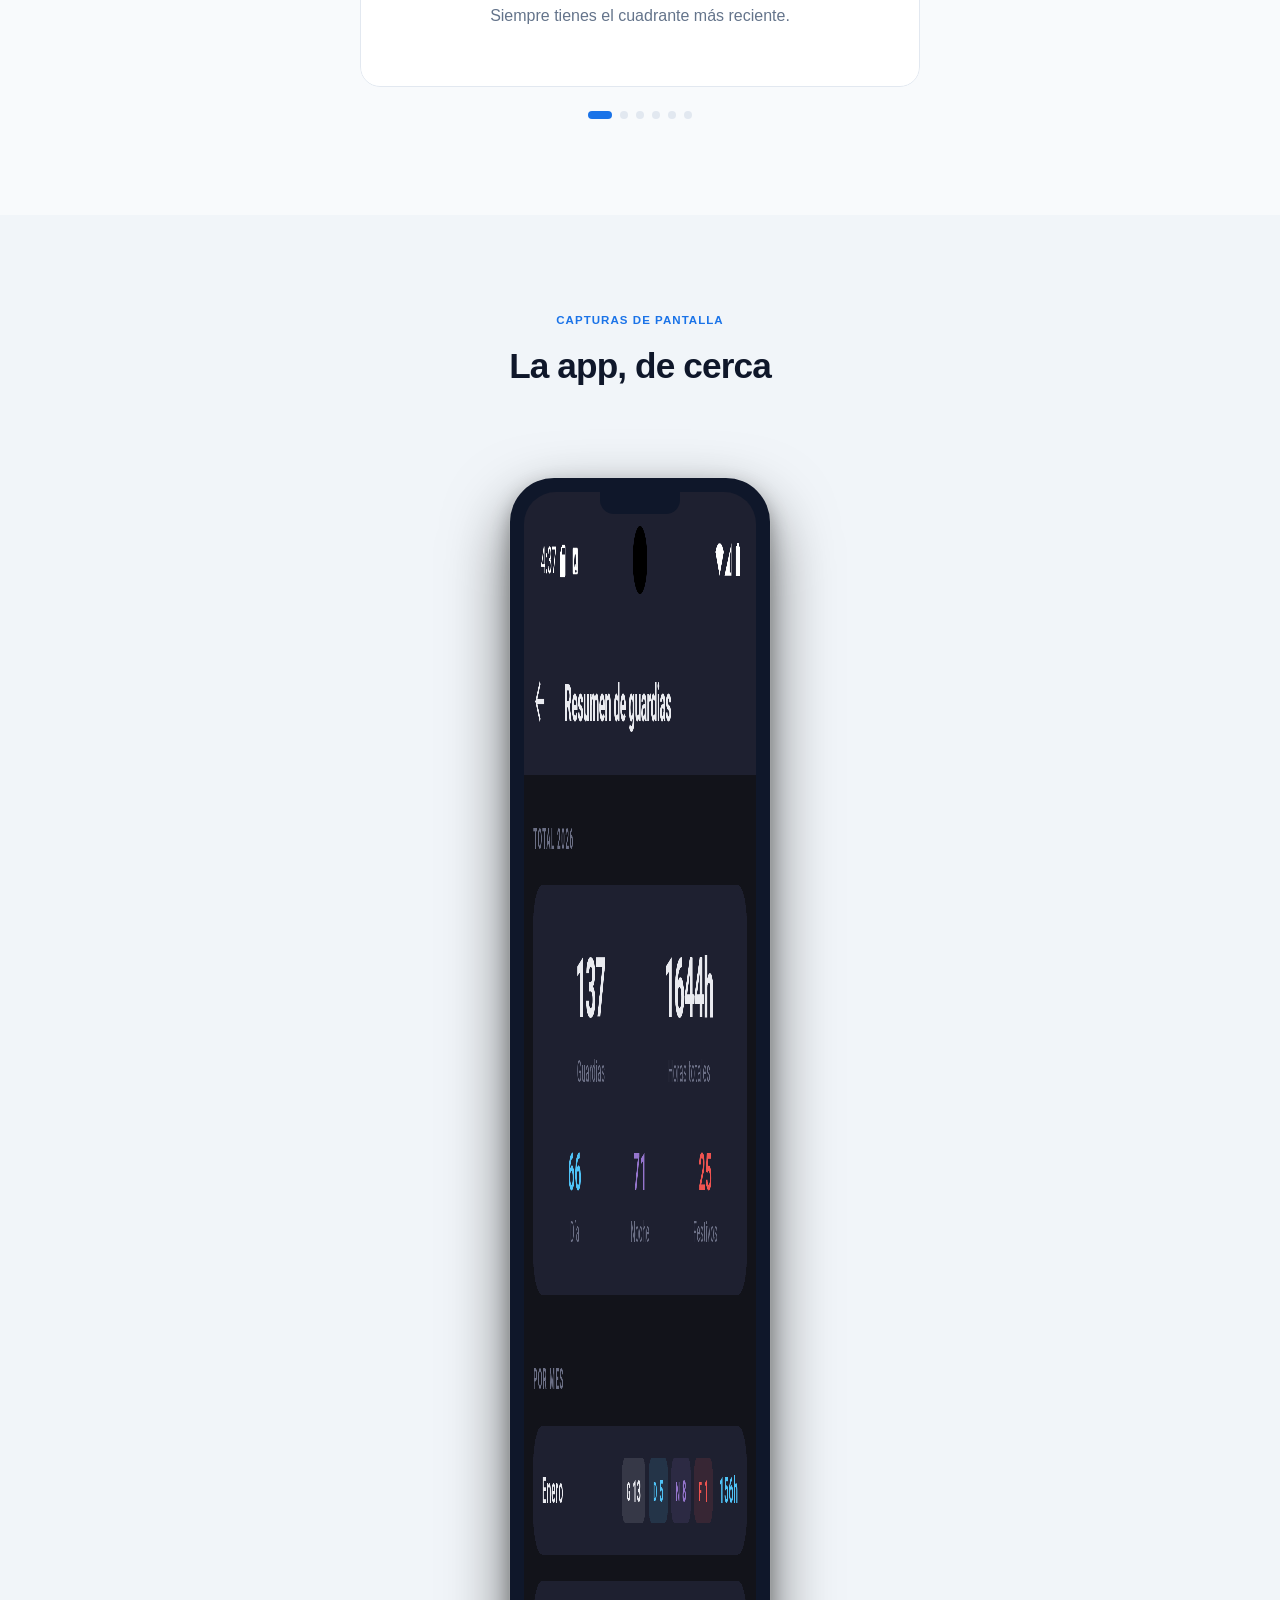
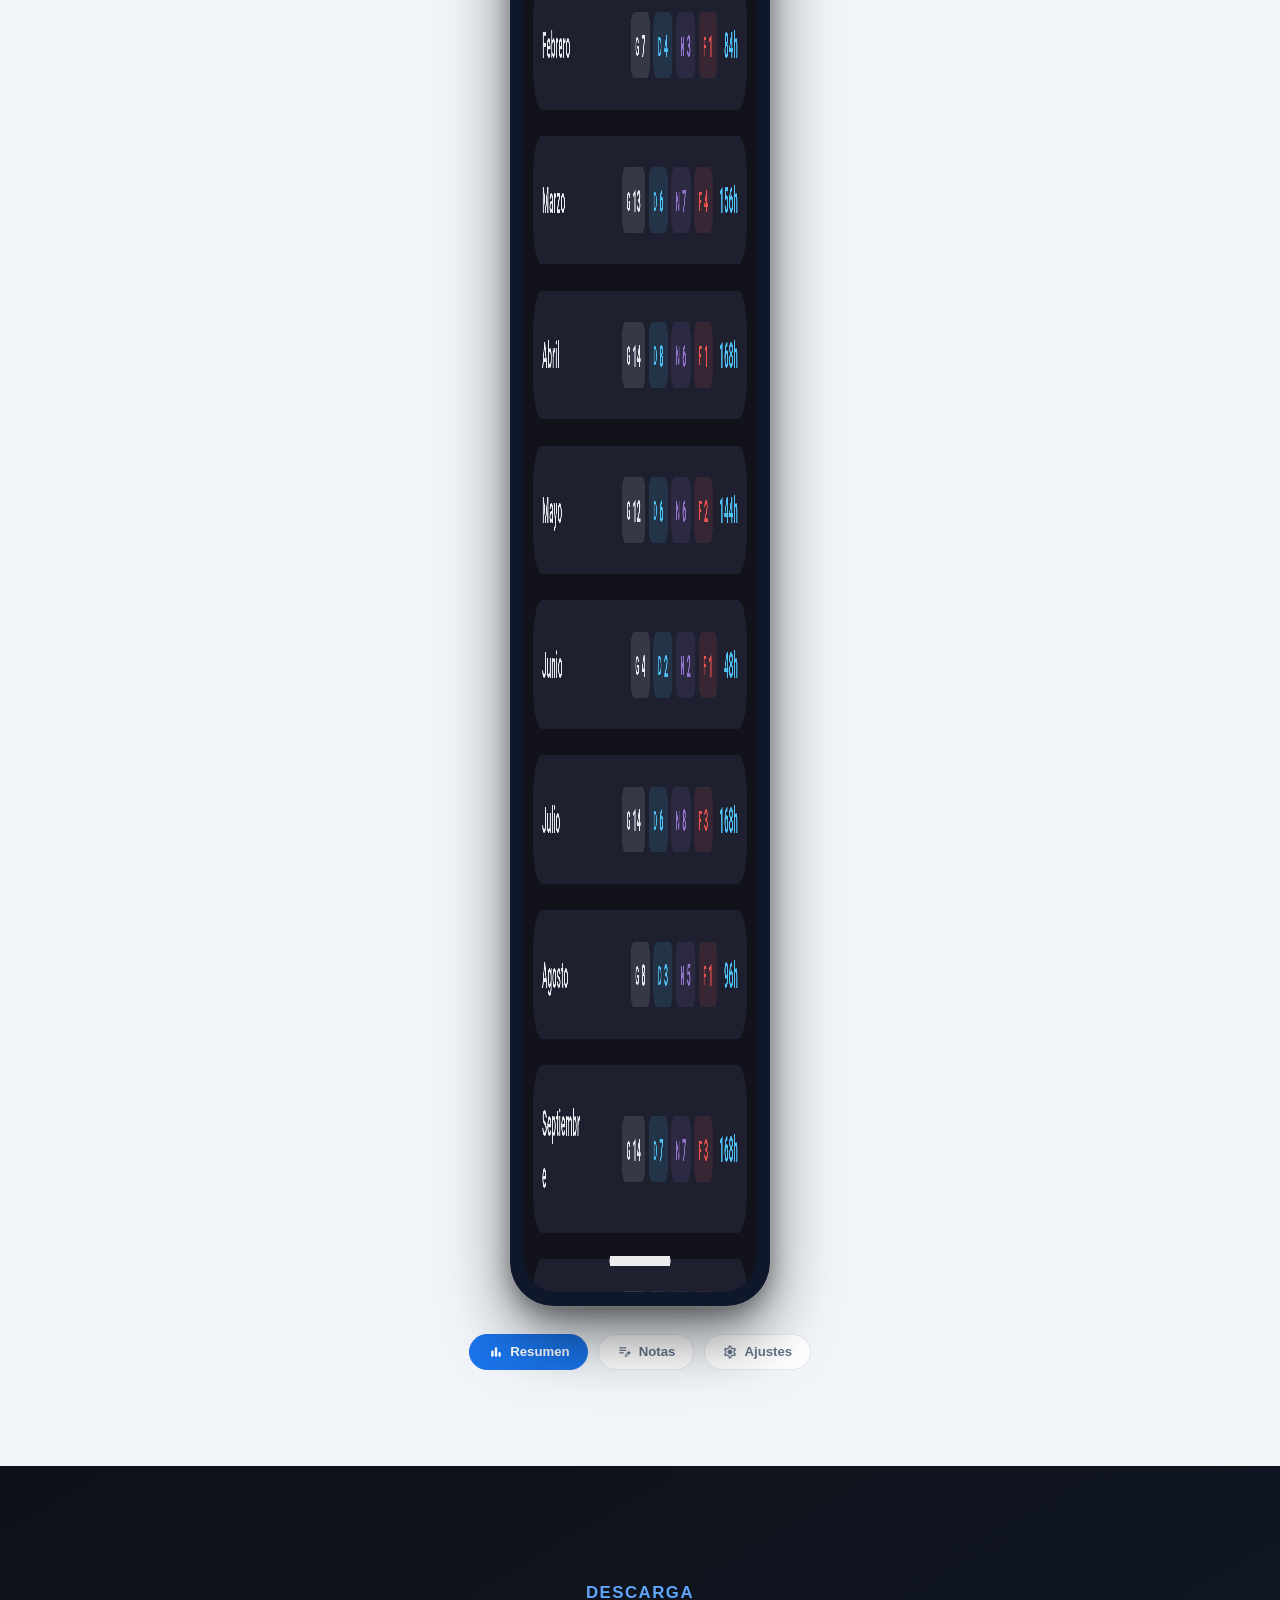
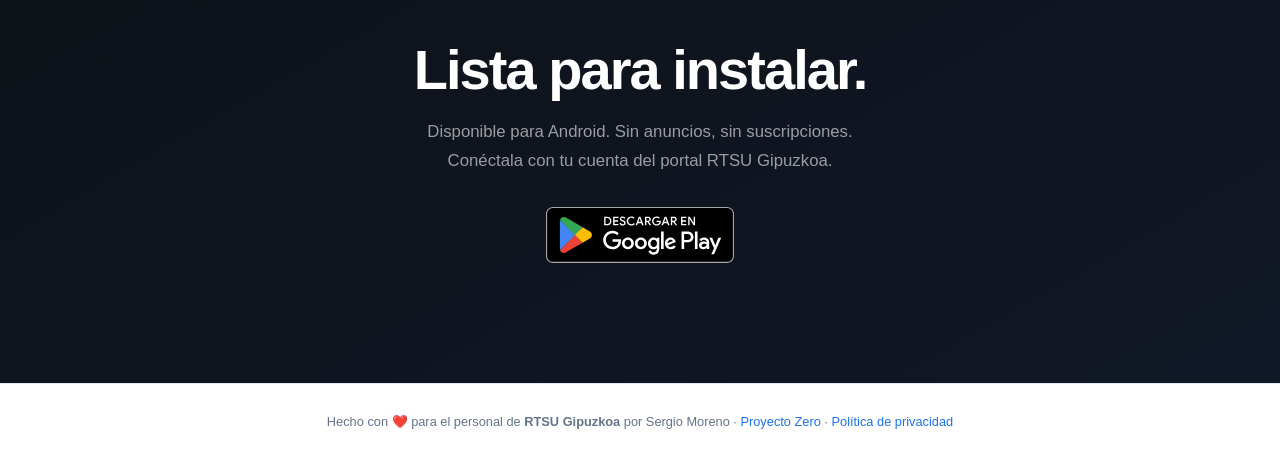
==== commit f53dbb84: "Añade metadatos SEO y mejoras de accesibilidad en index.html y privacy.html; actualiza la versión de" ====
--- a/index.html
+++ b/index.html
@@ -4,16 +4,52 @@
   <meta charset="UTF-8" />
   <meta name="viewport" content="width=device-width, initial-scale=1.0" />
   <title>Mis Guardias — Gestión de turnos RTSU Gipuzkoa</title>
+  <meta name="description" content="App Android para el personal de RTSU Gipuzkoa: consulta tus guardias, sincroniza el cuadrante con el portal del trabajador y recibe recordatorios antes de cada turno. Gratuita y sin anuncios." />
+  <link rel="canonical" href="https://misguardias.proyectozero.org/" />
+
+  <meta property="og:type" content="website" />
+  <meta property="og:url" content="https://misguardias.proyectozero.org/" />
+  <meta property="og:title" content="Mis Guardias — Gestión de turnos RTSU Gipuzkoa" />
+  <meta property="og:description" content="App Android para el personal de RTSU Gipuzkoa: consulta tus guardias, sincroniza el cuadrante con el portal del trabajador y recibe recordatorios antes de cada turno. Gratuita y sin anuncios." />
+  <meta property="og:image" content="https://misguardias.proyectozero.org/assets/app_icon.png" />
+  <meta property="og:locale" content="es_ES" />
+
+  <meta name="twitter:card" content="summary" />
+  <meta name="twitter:title" content="Mis Guardias — Gestión de turnos RTSU Gipuzkoa" />
+  <meta name="twitter:description" content="App Android para el personal de RTSU Gipuzkoa: consulta tus guardias, sincroniza el cuadrante con el portal del trabajador y recibe recordatorios antes de cada turno. Gratuita y sin anuncios." />
+  <meta name="twitter:image" content="https://misguardias.proyectozero.org/assets/app_icon.png" />
+
+  <link rel="icon" type="image/png" href="assets/app_icon.png" />
+  <link rel="apple-touch-icon" href="assets/app_icon.png" />
+
   <link rel="stylesheet" href="styles.css" />
   <link href="https://fonts.googleapis.com/css2?family=Material+Symbols+Rounded:opsz,wght,FILL,GRAD@24,400,0,0" rel="stylesheet"/>
   <script defer src="https://stats.proyectozero.org/script.js" data-website-id="f8254844-0311-4b6c-b45f-4c03fd6b84df"></script>
+  <script type="application/ld+json">
+  {
+    "@context": "https://schema.org",
+    "@type": "MobileApplication",
+    "name": "Mis Guardias",
+    "url": "https://misguardias.proyectozero.org/",
+    "description": "App Android para el personal de RTSU Gipuzkoa: consulta tus guardias, sincroniza el cuadrante con el portal del trabajador y recibe recordatorios antes de cada turno.",
+    "operatingSystem": "Android",
+    "applicationCategory": "BusinessApplication",
+    "image": "https://misguardias.proyectozero.org/assets/app_icon.png",
+    "offers": {
+      "@type": "Offer",
+      "price": "0",
+      "priceCurrency": "EUR"
+    },
+    "installUrl": "https://play.google.com/store/apps/details?id=org.proyectozero.misguardias"
+  }
+  </script>
 </head>
 <body>
 
 <!-- NAV -->
 <nav>
   <div class="nav-logo">
-    <img src="assets/app_icon.png" alt="Mis Guardias" class="nav-icon" />
+    <img src="assets/app_icon.png" alt="Mis Guardias" class="nav-icon" width="1024" height="1024" />
     Mis Guardias<span class="dot">.</span>
   </div>
   <div class="nav-right">
@@ -26,11 +62,11 @@
 <section class="hero">
   <div class="hero-content">
     <div class="hero-text">
-      <div class="badge">RTSU Gipuzkoa · v1.4.1</div>
+      <div class="badge" id="app-badge">RTSU Gipuzkoa</div>
       <h1>Tus turnos,<br><em>siempre al día</em></h1>
       <p>Gestión de guardias sin esfuerzo. Sincronización directa con el portal del trabajador, recordatorios y todo tu cuadrante en un vistazo.</p>
       <a href="https://play.google.com/store/apps/details?id=org.proyectozero.misguardias" class="btn-play" target="_blank" rel="noopener">
-        <img src="assets/GetItOnGooglePlay_Badge_Web_color_Spanish.svg" alt="Disponible en Google Play" class="play-badge" />
+        <img src="assets/GetItOnGooglePlay_Badge_Web_color_Spanish.svg" alt="Disponible en Google Play" class="play-badge" width="239" height="71" />
       </a>
       <ul class="hero-chips">
         <li><span class="material-symbols-rounded">android</span> Android</li>
@@ -42,7 +78,7 @@
       <div class="hero-glow"></div>
       <div class="phone-frame phone-frame--lg">
         <div class="phone-frame__notch"></div>
-        <img id="calendar-screenshot" src="assets/calendario-claro.png" alt="Calendario de turnos" />
+        <img id="calendar-screenshot" src="assets/calendario-claro.png" alt="Calendario de turnos" width="1080" height="2400" />
       </div>
     </div>
   </div>
@@ -107,7 +143,7 @@
     <div class="showcase-stage">
       <div class="phone-frame phone-frame--lg">
         <div class="phone-frame__notch"></div>
-        <img id="showcase-img" src="assets/resumen-guardias.png" alt="Resumen anual de guardias" />
+        <img id="showcase-img" src="assets/resumen-guardias.png" alt="Resumen anual de guardias" width="1080" height="2400" />
       </div>
     </div>
     <div class="showcase-tabs">
@@ -131,7 +167,7 @@
     <h2>Lista para instalar.</h2>
     <p>Disponible para Android. Sin anuncios, sin suscripciones.<br/>Conéctala con tu cuenta del portal RTSU Gipuzkoa.</p>
     <a href="https://play.google.com/store/apps/details?id=org.proyectozero.misguardias" class="btn-play" target="_blank" rel="noopener">
-      <img src="assets/GetItOnGooglePlay_Badge_Web_color_Spanish.svg" alt="Disponible en Google Play" class="play-badge" />
+      <img src="assets/GetItOnGooglePlay_Badge_Web_color_Spanish.svg" alt="Disponible en Google Play" class="play-badge" width="239" height="71" />
     </a>
   </div>
 </section>
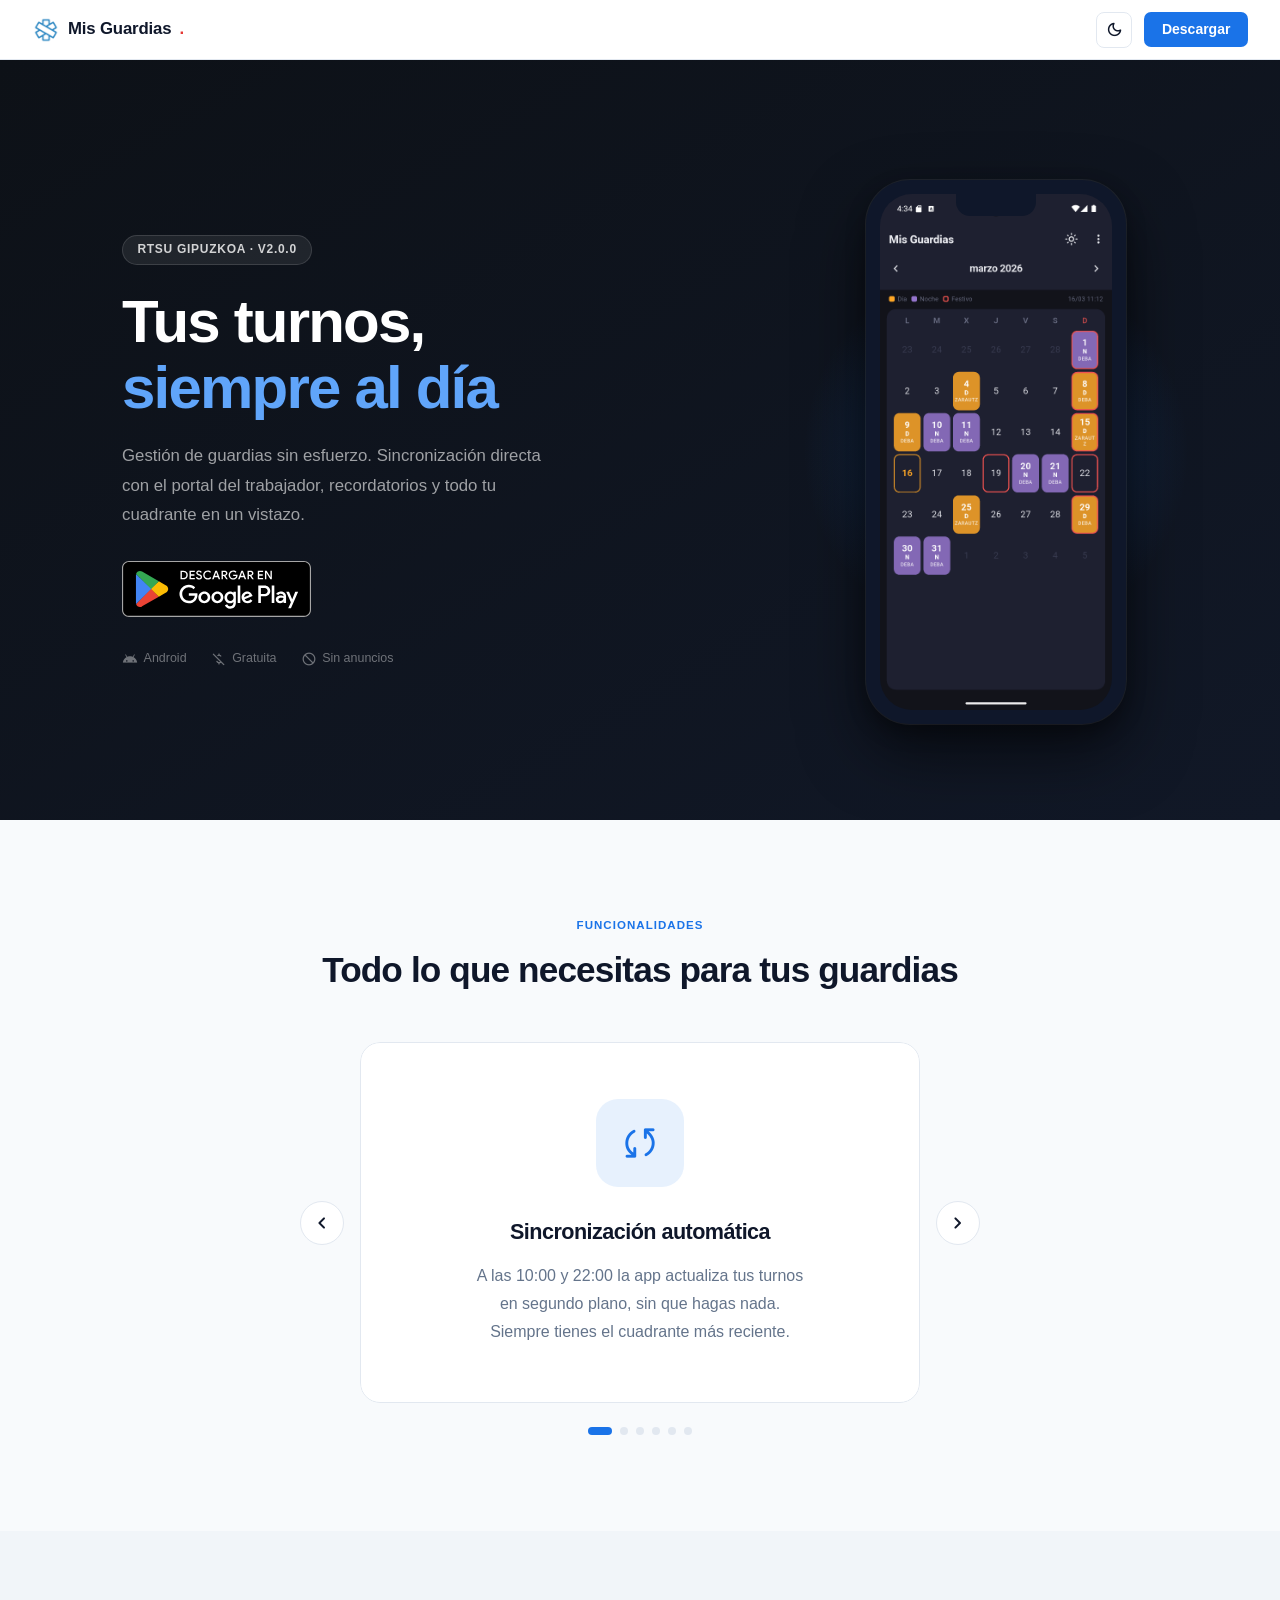
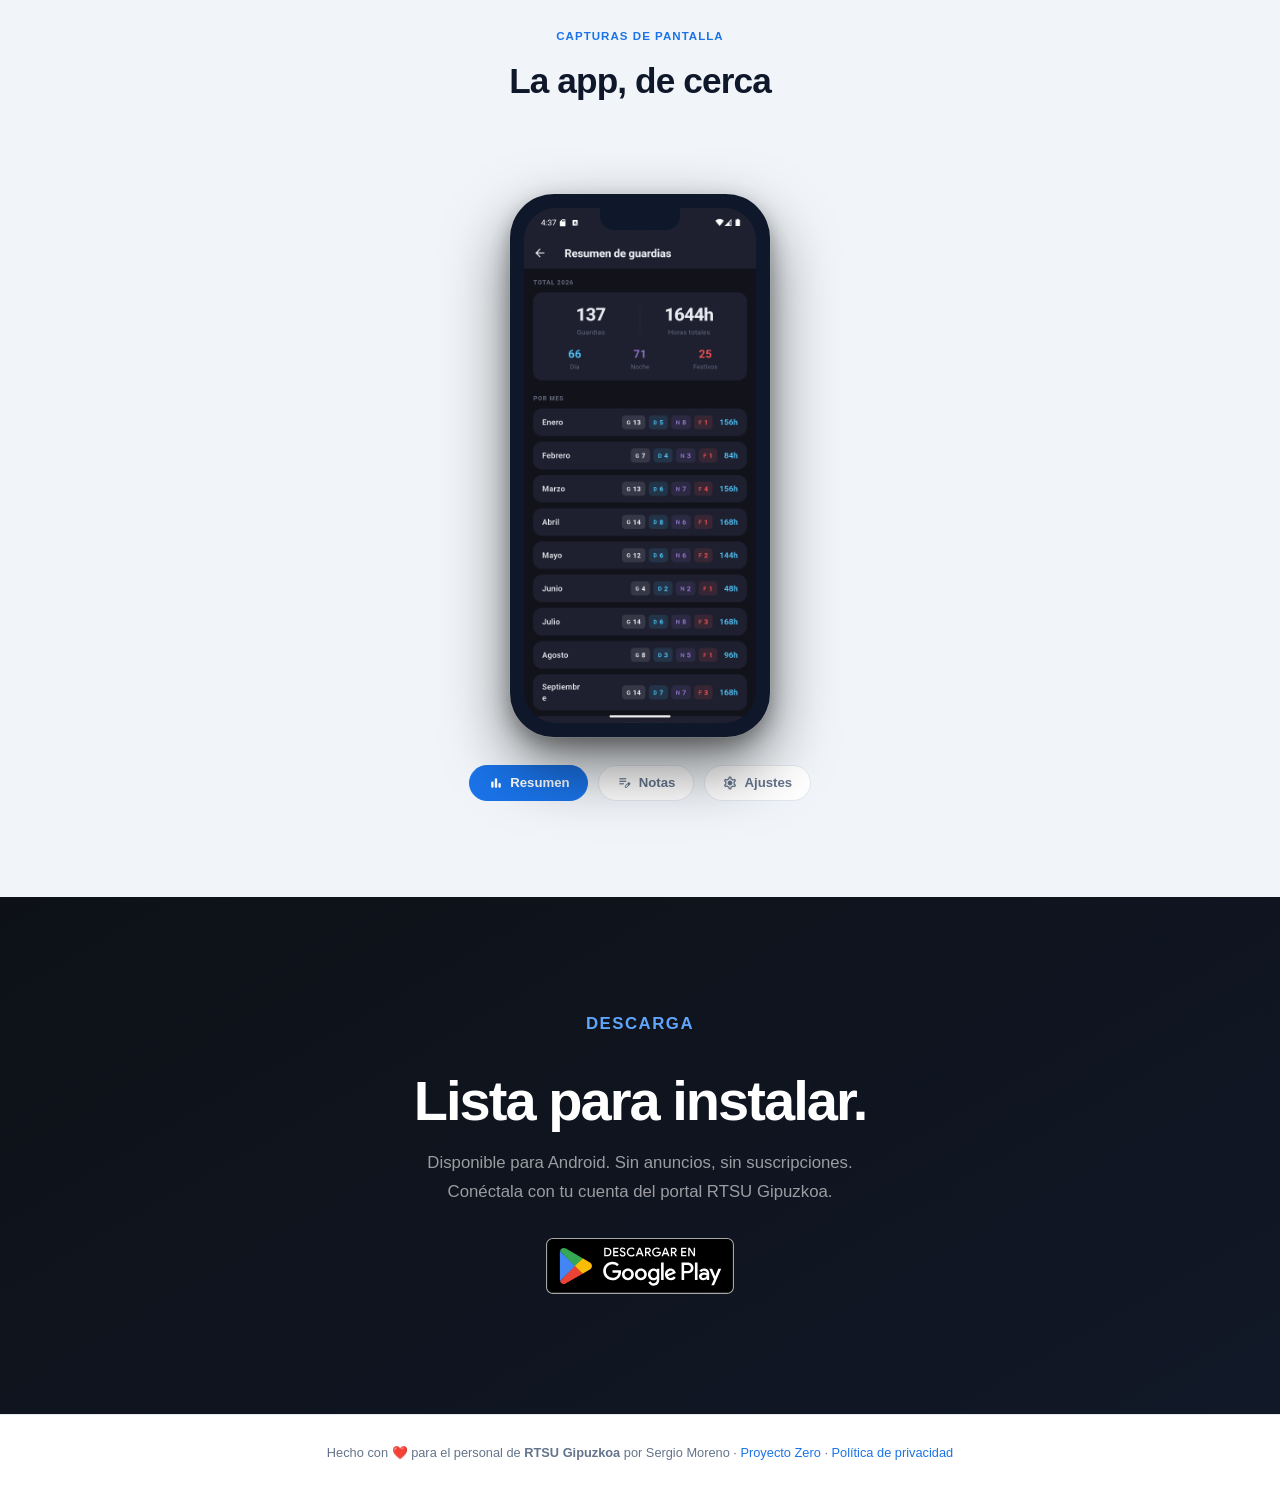
==== commit 6a00f03e: "Elimina los atributos de ancho y alto de las imágenes en la sección de héroe y showcase para mejorar" ====
--- a/index.html
+++ b/index.html
@@ -78,7 +78,7 @@
       <div class="hero-glow"></div>
       <div class="phone-frame phone-frame--lg">
         <div class="phone-frame__notch"></div>
-        <img id="calendar-screenshot" src="assets/calendario-claro.png" alt="Calendario de turnos" width="1080" height="2400" />
+        <img id="calendar-screenshot" src="assets/calendario-claro.png" alt="Calendario de turnos" />
       </div>
     </div>
   </div>
@@ -143,7 +143,7 @@
     <div class="showcase-stage">
       <div class="phone-frame phone-frame--lg">
         <div class="phone-frame__notch"></div>
-        <img id="showcase-img" src="assets/resumen-guardias.png" alt="Resumen anual de guardias" width="1080" height="2400" />
+        <img id="showcase-img" src="assets/resumen-guardias.png" alt="Resumen anual de guardias" />
       </div>
     </div>
     <div class="showcase-tabs">
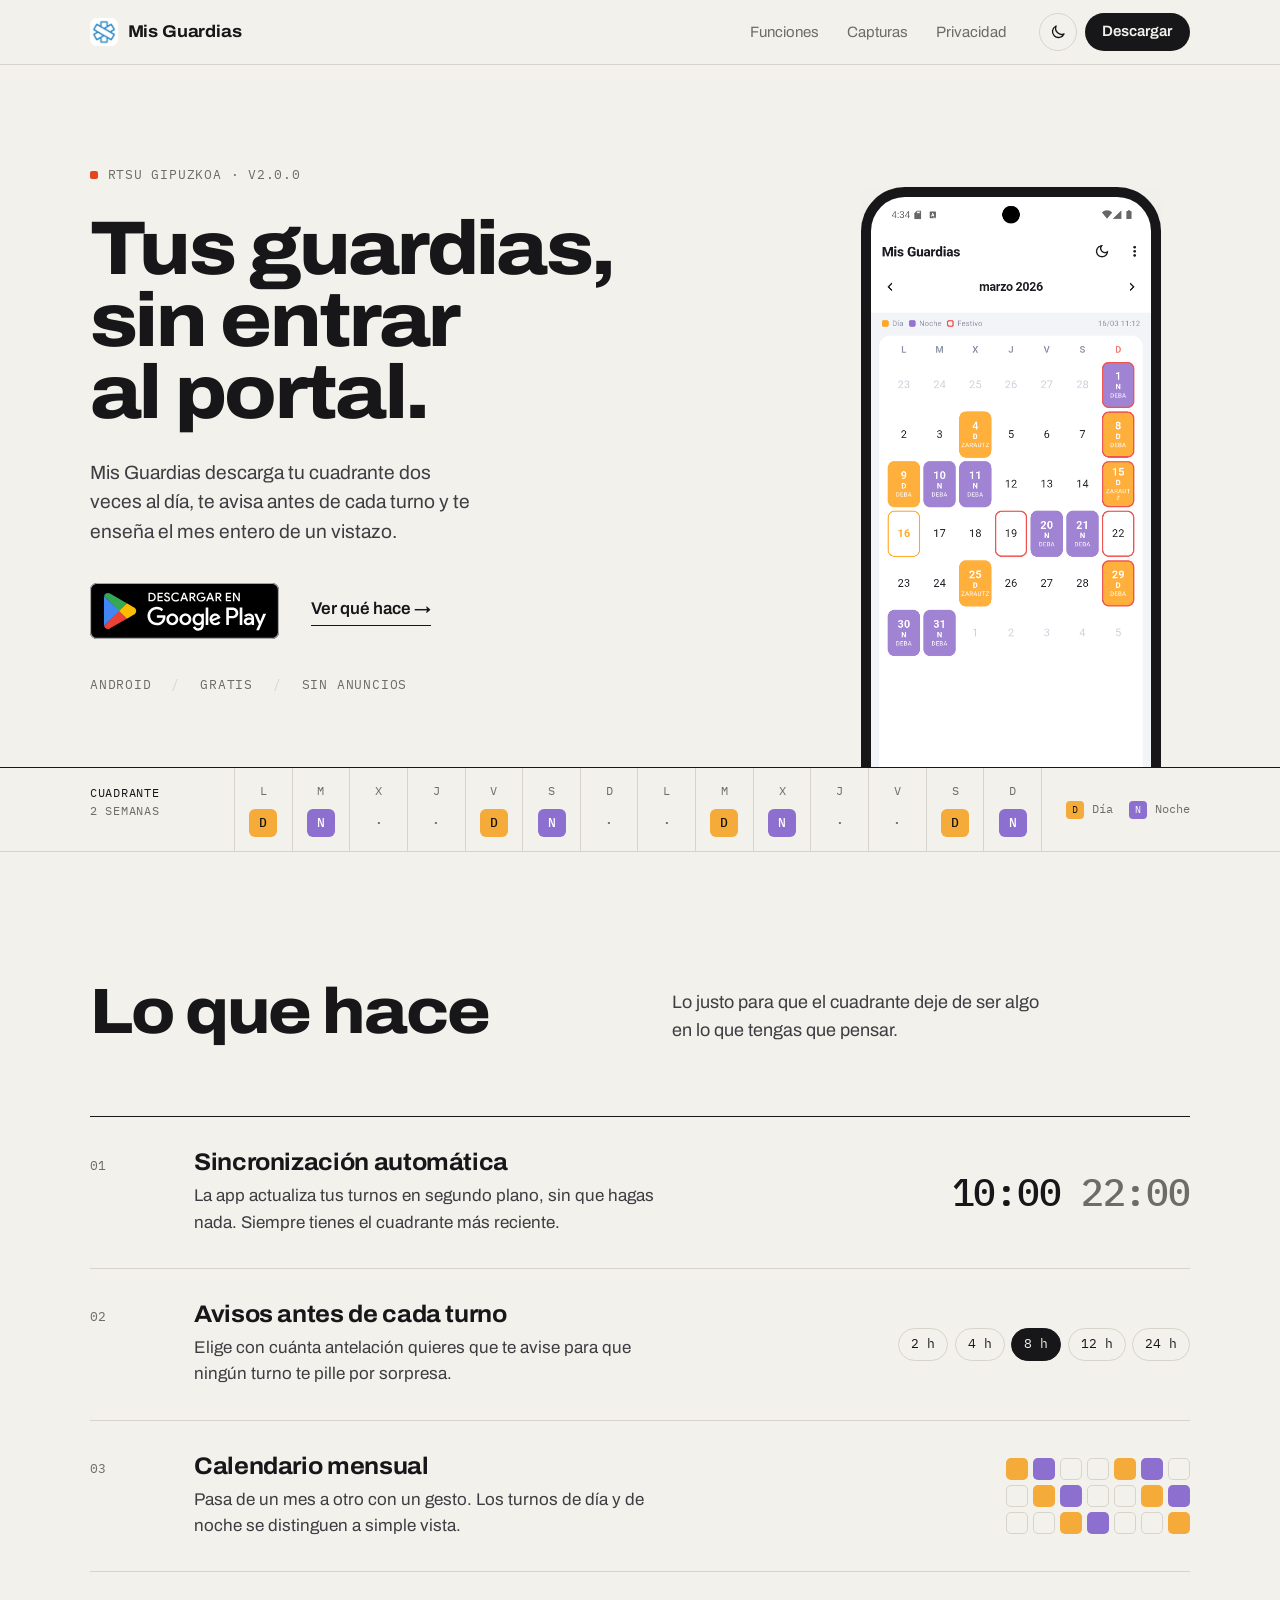
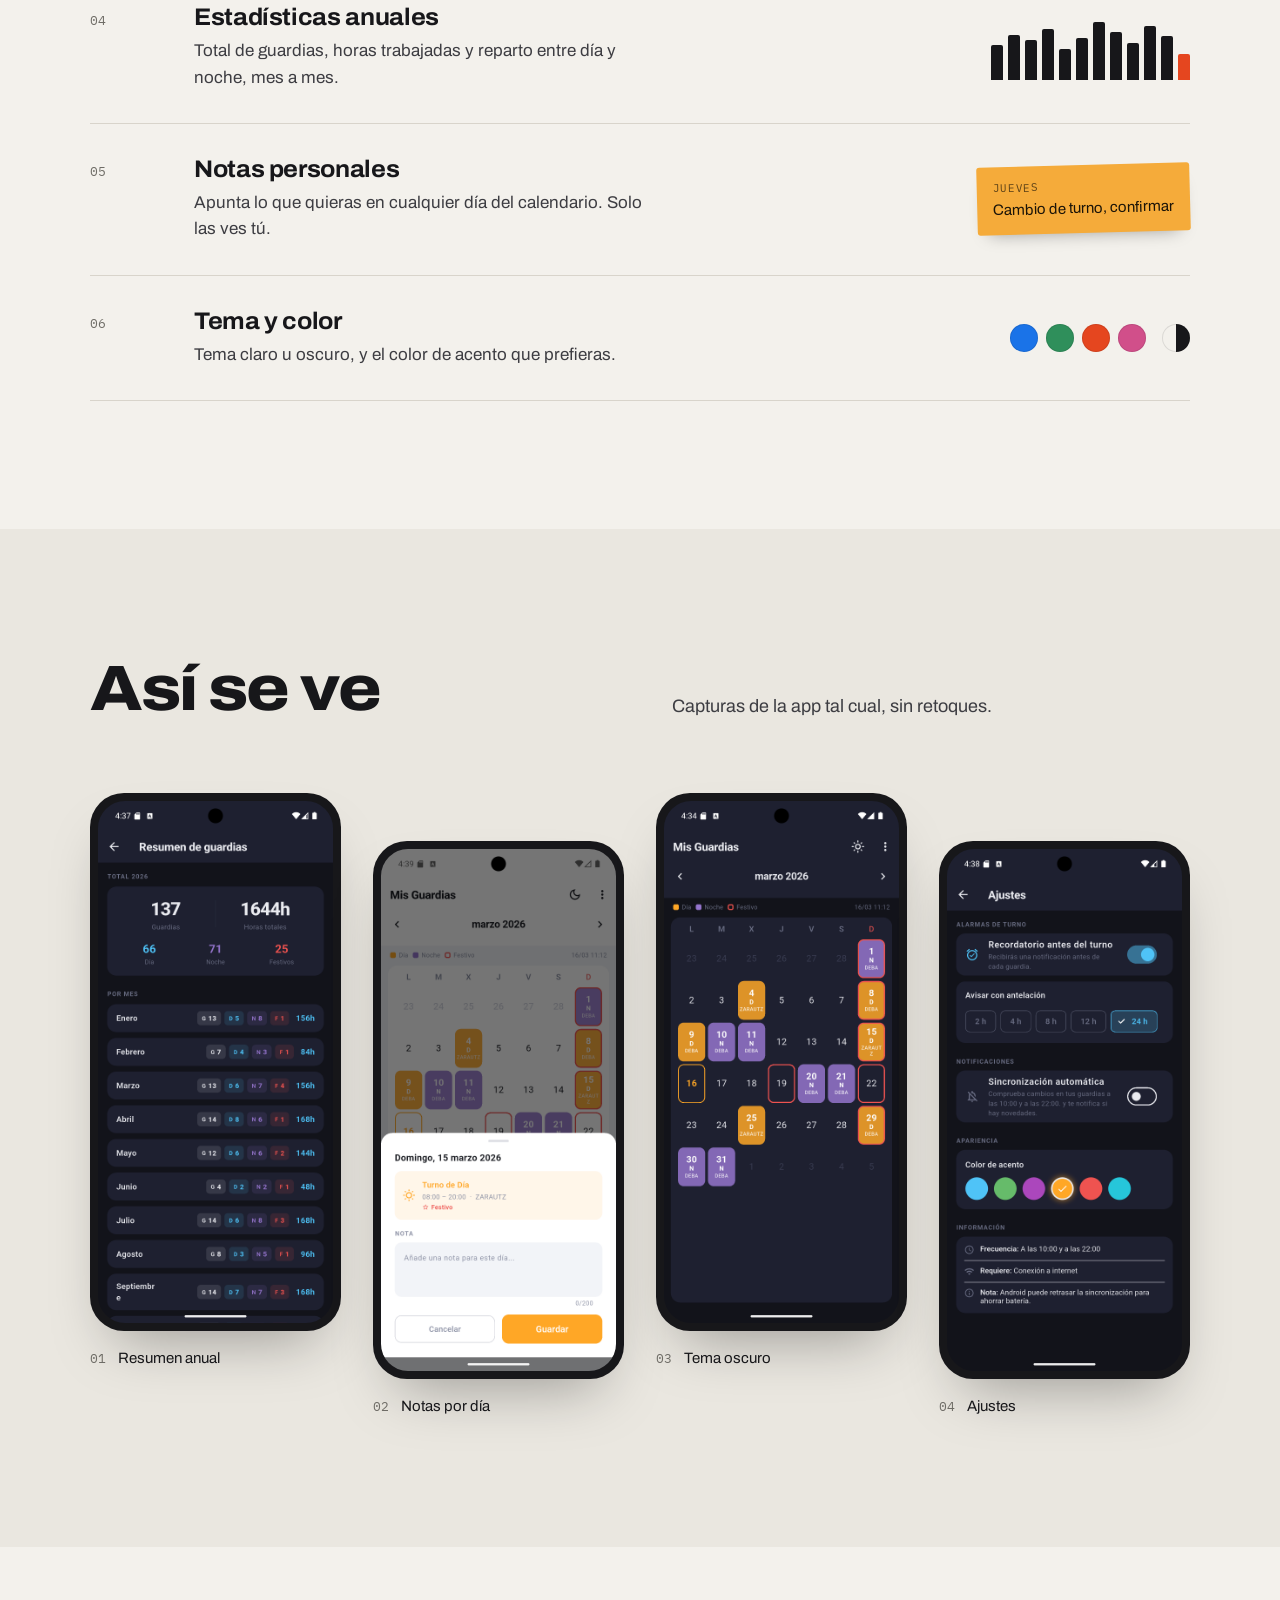
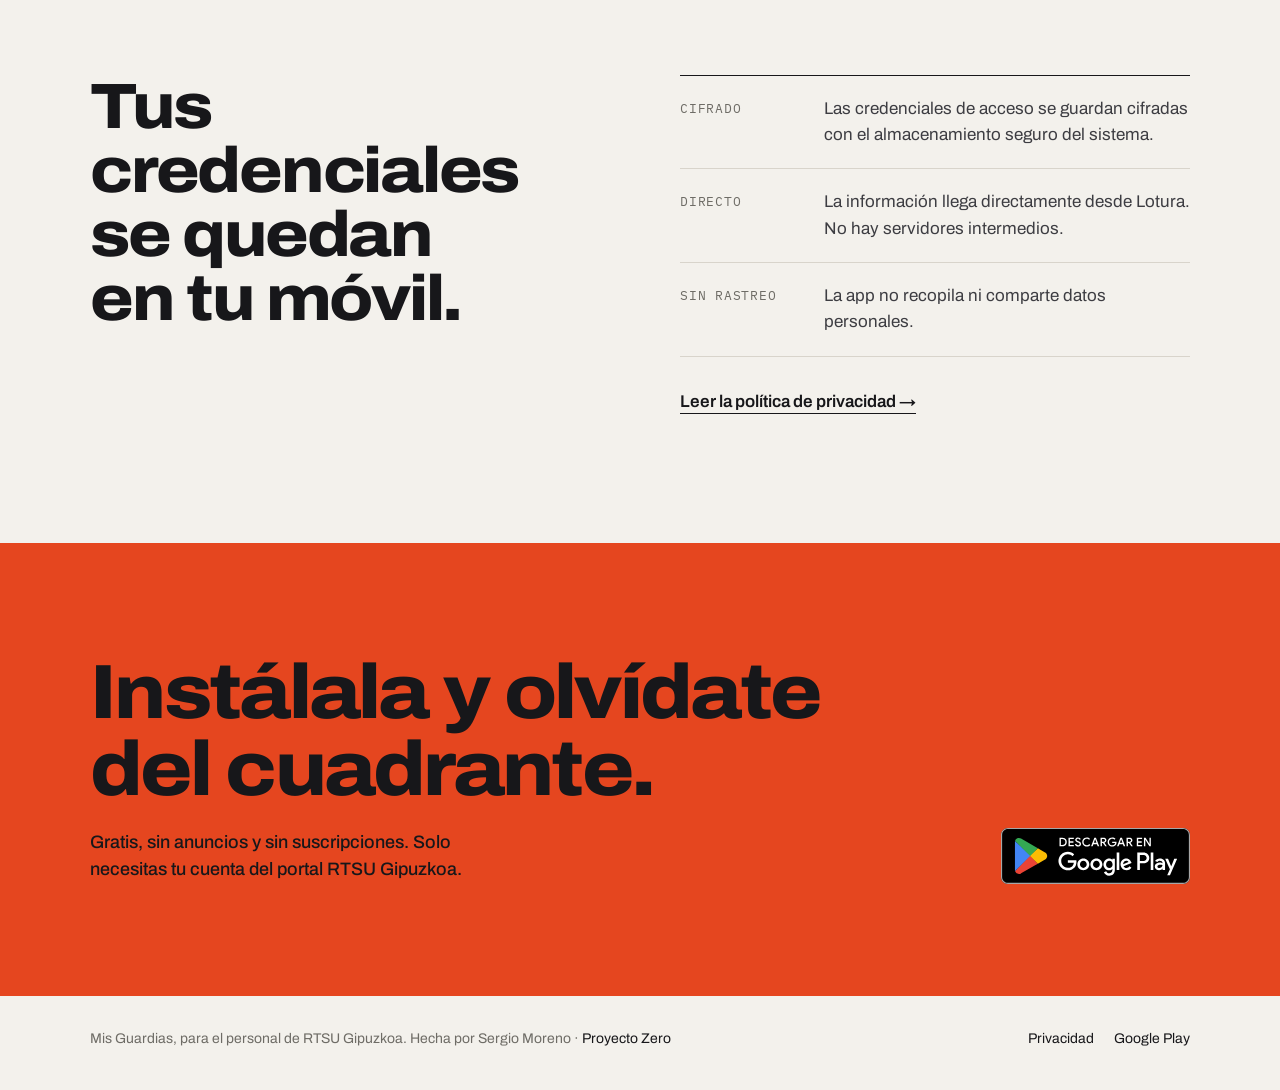
==== commit 28b5ea63: "Refactor privacy page layout and styles; enhance theme support and accessibility features" ====
--- a/index.html
+++ b/index.html
@@ -22,8 +22,12 @@
   <link rel="icon" type="image/png" href="assets/app_icon.png" />
   <link rel="apple-touch-icon" href="assets/app_icon.png" />
 
+  <script>try{var t=localStorage.getItem('mg-theme')||(matchMedia('(prefers-color-scheme: dark)').matches?'dark':'light');document.documentElement.setAttribute('data-theme',t)}catch(e){}</script>
+
+  <link rel="preconnect" href="https://fonts.googleapis.com" />
+  <link rel="preconnect" href="https://fonts.gstatic.com" crossorigin />
+  <link href="https://fonts.googleapis.com/css2?family=Archivo:wdth,wght@62..125,100..900&family=IBM+Plex+Mono:wght@400;500&display=swap" rel="stylesheet" />
   <link rel="stylesheet" href="styles.css" />
-  <link href="https://fonts.googleapis.com/css2?family=Material+Symbols+Rounded:opsz,wght,FILL,GRAD@24,400,0,0" rel="stylesheet"/>
   <script defer src="https://stats.proyectozero.org/script.js" data-website-id="f8254844-0311-4b6c-b45f-4c03fd6b84df"></script>
   <script type="application/ld+json">
   {
@@ -46,135 +50,204 @@
 </head>
 <body>
 
-<!-- NAV -->
-<nav>
-  <div class="nav-logo">
-    <img src="assets/app_icon.png" alt="Mis Guardias" class="nav-icon" width="1024" height="1024" />
-    Mis Guardias<span class="dot">.</span>
-  </div>
-  <div class="nav-right">
-    <button id="theme-toggle" aria-label="Cambiar tema"><span class="material-symbols-rounded">dark_mode</span></button>
-    <a class="btn-sm" href="https://play.google.com/store/apps/details?id=org.proyectozero.misguardias" target="_blank" rel="noopener">Descargar</a>
-  </div>
-</nav>
-
-<!-- HERO -->
+<header class="nav">
+  <div class="wrap nav-inner">
+    <a class="brand" href="./">
+      <img src="assets/app_icon.png" alt="" width="1024" height="1024" />
+      Mis Guardias
+    </a>
+    <ul class="nav-links">
+      <li><a href="#funciones">Funciones</a></li>
+      <li><a href="#capturas">Capturas</a></li>
+      <li><a href="#privacidad">Privacidad</a></li>
+    </ul>
+    <div class="nav-actions">
+      <button id="theme-toggle" class="icon-btn" aria-label="Cambiar tema"></button>
+      <a class="btn" href="https://play.google.com/store/apps/details?id=org.proyectozero.misguardias" target="_blank" rel="noopener">Descargar</a>
+    </div>
+  </div>
+</header>
+
+<main>
+
 <section class="hero">
-  <div class="hero-content">
-    <div class="hero-text">
-      <div class="badge" id="app-badge">RTSU Gipuzkoa</div>
-      <h1>Tus turnos,<br><em>siempre al día</em></h1>
-      <p>Gestión de guardias sin esfuerzo. Sincronización directa con el portal del trabajador, recordatorios y todo tu cuadrante en un vistazo.</p>
-      <a href="https://play.google.com/store/apps/details?id=org.proyectozero.misguardias" class="btn-play" target="_blank" rel="noopener">
-        <img src="assets/GetItOnGooglePlay_Badge_Web_color_Spanish.svg" alt="Disponible en Google Play" class="play-badge" width="239" height="71" />
-      </a>
-      <ul class="hero-chips">
-        <li><span class="material-symbols-rounded">android</span> Android</li>
-        <li><span class="material-symbols-rounded">money_off</span> Gratuita</li>
-        <li><span class="material-symbols-rounded">block</span> Sin anuncios</li>
+  <div class="wrap hero-grid">
+    <div class="hero-copy">
+      <p class="meta" id="app-badge">RTSU Gipuzkoa</p>
+      <h1>Tus guardias,<br>sin entrar<br>al portal.</h1>
+      <p class="lede">Mis Guardias descarga tu cuadrante dos veces al día, te avisa antes de cada turno y te enseña el mes entero de un vistazo.</p>
+      <div class="hero-actions">
+        <a href="https://play.google.com/store/apps/details?id=org.proyectozero.misguardias" class="btn-play" target="_blank" rel="noopener">
+          <img src="assets/GetItOnGooglePlay_Badge_Web_color_Spanish.svg" alt="Disponible en Google Play" class="play-badge" width="239" height="71" />
+        </a>
+        <a class="link-arrow" href="#funciones">Ver qué hace</a>
+      </div>
+      <ul class="facts">
+        <li>Android</li>
+        <li>Gratis</li>
+        <li>Sin anuncios</li>
       </ul>
     </div>
-    <div class="hero-visual">
-      <div class="hero-glow"></div>
-      <div class="phone-frame phone-frame--lg">
-        <div class="phone-frame__notch"></div>
-        <img id="calendar-screenshot" src="assets/calendario-claro.png" alt="Calendario de turnos" />
+    <div class="hero-phone">
+      <div class="device">
+        <img id="calendar-screenshot" src="assets/calendario-claro.png" alt="Calendario mensual de turnos en la app" width="1080" height="2400" />
       </div>
     </div>
   </div>
-</section>
-
-<!-- FEATURES SLIDER -->
-<section class="features" id="funcionalidades">
-  <div class="features-inner">
-    <p class="section-label">Funcionalidades</p>
-    <h2 class="section-title">Todo lo que necesitas para tus guardias</h2>
-    <div class="slider">
-      <button class="slider-btn slider-prev" aria-label="Anterior">
-        <span class="material-symbols-rounded">chevron_left</span>
-      </button>
-      <div class="slider-viewport">
-        <div class="slider-track">
-          <div class="slide">
-            <div class="slide-icon"><span class="material-symbols-rounded">sync</span></div>
-            <h3>Sincronización automática</h3>
-            <p>A las 10:00 y 22:00 la app actualiza tus turnos en segundo plano, sin que hagas nada. Siempre tienes el cuadrante más reciente.</p>
-          </div>
-          <div class="slide">
-            <div class="slide-icon"><span class="material-symbols-rounded">notifications_active</span></div>
-            <h3>Alarmas y recordatorios</h3>
-            <p>Configura avisos 2, 4, 8, 12 o 24&nbsp;h antes de cada turno para no pillar a nadie por sorpresa.</p>
-          </div>
-          <div class="slide">
-            <div class="slide-icon"><span class="material-symbols-rounded">calendar_month</span></div>
-            <h3>Calendario mensual</h3>
-            <p>Navega entre meses con un gesto. Tus turnos D y N siempre visibles de un vistazo.</p>
-          </div>
-          <div class="slide">
-            <div class="slide-icon"><span class="material-symbols-rounded">bar_chart</span></div>
-            <h3>Estadísticas anuales</h3>
-            <p>Consulta el total de guardias, horas trabajadas y el reparto día/noche mes a mes.</p>
-          </div>
-          <div class="slide">
-            <div class="slide-icon"><span class="material-symbols-rounded">edit_note</span></div>
-            <h3>Notas personales</h3>
-            <p>Añade anotaciones privadas a cualquier día del calendario, solo visibles para ti.</p>
-          </div>
-          <div class="slide">
-            <div class="slide-icon"><span class="material-symbols-rounded">palette</span></div>
-            <h3>Tema y colores</h3>
-            <p>Elige entre tema claro u oscuro y personaliza el color de acento a tu gusto.</p>
-          </div>
-        </div>
-      </div>
-      <button class="slider-btn slider-next" aria-label="Siguiente">
-        <span class="material-symbols-rounded">chevron_right</span>
-      </button>
-    </div>
-    <div class="slider-dots"></div>
-  </div>
-</section>
-
-<!-- SHOWCASE -->
-<section class="showcase" id="capturas">
-  <div class="showcase-inner">
-    <p class="section-label">Capturas de pantalla</p>
-    <h2 class="section-title">La app, de cerca</h2>
-    <div class="showcase-stage">
-      <div class="phone-frame phone-frame--lg">
-        <div class="phone-frame__notch"></div>
-        <img id="showcase-img" src="assets/resumen-guardias.png" alt="Resumen anual de guardias" />
-      </div>
-    </div>
-    <div class="showcase-tabs">
-      <button class="showcase-tab active" data-src="assets/resumen-guardias.png" data-alt="Resumen anual">
-        <span class="material-symbols-rounded">bar_chart</span> Resumen
-      </button>
-      <button class="showcase-tab" data-src="assets/notas-guardias.png" data-alt="Notas por día">
-        <span class="material-symbols-rounded">edit_note</span> Notas
-      </button>
-      <button class="showcase-tab" data-src="assets/ajustes.png" data-alt="Ajustes">
-        <span class="material-symbols-rounded">settings</span> Ajustes
-      </button>
-    </div>
-  </div>
-</section>
-
-<!-- CTA -->
+
+  <div class="roster" aria-hidden="true">
+    <div class="wrap roster-inner">
+      <p class="roster-label">Cuadrante<br><span>2 semanas</span></p>
+      <ol class="roster-days">
+        <li class="d"><span>L</span><b>D</b></li>
+        <li class="n"><span>M</span><b>N</b></li>
+        <li class="f"><span>X</span><b>·</b></li>
+        <li class="f"><span>J</span><b>·</b></li>
+        <li class="d"><span>V</span><b>D</b></li>
+        <li class="n"><span>S</span><b>N</b></li>
+        <li class="f"><span>D</span><b>·</b></li>
+        <li class="f"><span>L</span><b>·</b></li>
+        <li class="d"><span>M</span><b>D</b></li>
+        <li class="n"><span>X</span><b>N</b></li>
+        <li class="f"><span>J</span><b>·</b></li>
+        <li class="f"><span>V</span><b>·</b></li>
+        <li class="d"><span>S</span><b>D</b></li>
+        <li class="n"><span>D</span><b>N</b></li>
+      </ol>
+      <p class="roster-legend"><span class="key d">D</span>Día <span class="key n">N</span>Noche</p>
+    </div>
+  </div>
+</section>
+
+<section class="section" id="funciones">
+  <div class="wrap">
+    <div class="section-head">
+      <h2>Lo que hace</h2>
+      <p>Lo justo para que el cuadrante deje de ser algo en lo que tengas que pensar.</p>
+    </div>
+
+    <ol class="features">
+      <li class="feature">
+        <span class="idx">01</span>
+        <div>
+          <h3>Sincronización automática</h3>
+          <p>La app actualiza tus turnos en segundo plano, sin que hagas nada. Siempre tienes el cuadrante más reciente.</p>
+        </div>
+        <div class="feature-data times" aria-hidden="true"><span>10:00</span><span>22:00</span></div>
+      </li>
+      <li class="feature">
+        <span class="idx">02</span>
+        <div>
+          <h3>Avisos antes de cada turno</h3>
+          <p>Elige con cuánta antelación quieres que te avise para que ningún turno te pille por sorpresa.</p>
+        </div>
+        <div class="feature-data chips" aria-hidden="true"><span>2 h</span><span>4 h</span><span class="on">8 h</span><span>12 h</span><span>24 h</span></div>
+      </li>
+      <li class="feature">
+        <span class="idx">03</span>
+        <div>
+          <h3>Calendario mensual</h3>
+          <p>Pasa de un mes a otro con un gesto. Los turnos de día y de noche se distinguen a simple vista.</p>
+        </div>
+        <div class="feature-data minical" aria-hidden="true">
+          <i class="d"></i><i class="n"></i><i></i><i></i><i class="d"></i><i class="n"></i><i></i>
+          <i></i><i class="d"></i><i class="n"></i><i></i><i></i><i class="d"></i><i class="n"></i>
+          <i></i><i></i><i class="d"></i><i class="n"></i><i></i><i></i><i class="d"></i>
+        </div>
+      </li>
+      <li class="feature">
+        <span class="idx">04</span>
+        <div>
+          <h3>Estadísticas anuales</h3>
+          <p>Total de guardias, horas trabajadas y reparto entre día y noche, mes a mes.</p>
+        </div>
+        <div class="feature-data bars" aria-hidden="true">
+          <i style="--h:55%"></i><i style="--h:70%"></i><i style="--h:62%"></i><i style="--h:80%"></i><i style="--h:48%"></i><i style="--h:66%"></i><i style="--h:90%"></i><i style="--h:74%"></i><i style="--h:58%"></i><i style="--h:84%"></i><i style="--h:68%"></i><i class="now" style="--h:40%"></i>
+        </div>
+      </li>
+      <li class="feature">
+        <span class="idx">05</span>
+        <div>
+          <h3>Notas personales</h3>
+          <p>Apunta lo que quieras en cualquier día del calendario. Solo las ves tú.</p>
+        </div>
+        <div class="feature-data note" aria-hidden="true"><span>Jueves</span>Cambio de turno, confirmar</div>
+      </li>
+      <li class="feature">
+        <span class="idx">06</span>
+        <div>
+          <h3>Tema y color</h3>
+          <p>Tema claro u oscuro, y el color de acento que prefieras.</p>
+        </div>
+        <div class="feature-data swatches" aria-hidden="true"><i style="--c:#1a73e8"></i><i style="--c:#2f8f5b"></i><i style="--c:#e5461f"></i><i style="--c:#d14f8a"></i><i class="theme"></i></div>
+      </li>
+    </ol>
+  </div>
+</section>
+
+<section class="section screens" id="capturas">
+  <div class="wrap">
+    <div class="section-head">
+      <h2>Así se ve</h2>
+      <p>Capturas de la app tal cual, sin retoques.</p>
+    </div>
+    <div class="shots">
+      <figure class="shot">
+        <div class="device"><img src="assets/resumen-guardias.png" alt="Resumen anual de guardias" width="1080" height="2400" loading="lazy" /></div>
+        <figcaption><span>01</span>Resumen anual</figcaption>
+      </figure>
+      <figure class="shot">
+        <div class="device"><img src="assets/notas-guardias.png" alt="Notas en un día del calendario" width="1080" height="2400" loading="lazy" /></div>
+        <figcaption><span>02</span>Notas por día</figcaption>
+      </figure>
+      <figure class="shot">
+        <div class="device"><img src="assets/calendario-oscuro.png" alt="Calendario en tema oscuro" width="1080" height="2400" loading="lazy" /></div>
+        <figcaption><span>03</span>Tema oscuro</figcaption>
+      </figure>
+      <figure class="shot">
+        <div class="device"><img src="assets/ajustes.png" alt="Pantalla de ajustes" width="1080" height="2400" loading="lazy" /></div>
+        <figcaption><span>04</span>Ajustes</figcaption>
+      </figure>
+    </div>
+  </div>
+</section>
+
+<section class="section" id="privacidad">
+  <div class="wrap privacy-grid">
+    <h2>Tus credenciales se quedan en tu móvil.</h2>
+    <div>
+      <dl class="specs">
+        <div><dt>Cifrado</dt><dd>Las credenciales de acceso se guardan cifradas con el almacenamiento seguro del sistema.</dd></div>
+        <div><dt>Directo</dt><dd>La información llega directamente desde Lotura. No hay servidores intermedios.</dd></div>
+        <div><dt>Sin rastreo</dt><dd>La app no recopila ni comparte datos personales.</dd></div>
+      </dl>
+      <a class="link-arrow" href="privacy.html">Leer la política de privacidad</a>
+    </div>
+  </div>
+</section>
+
 <section class="cta" id="descarga">
-  <div class="cta-inner">
-    <p class="section-label">Descarga</p>
-    <h2>Lista para instalar.</h2>
-    <p>Disponible para Android. Sin anuncios, sin suscripciones.<br/>Conéctala con tu cuenta del portal RTSU Gipuzkoa.</p>
+  <div class="wrap cta-inner">
+    <div>
+      <h2>Instálala y olvídate del cuadrante.</h2>
+      <p>Gratis, sin anuncios y sin suscripciones. Solo necesitas tu cuenta del portal RTSU Gipuzkoa.</p>
+    </div>
     <a href="https://play.google.com/store/apps/details?id=org.proyectozero.misguardias" class="btn-play" target="_blank" rel="noopener">
       <img src="assets/GetItOnGooglePlay_Badge_Web_color_Spanish.svg" alt="Disponible en Google Play" class="play-badge" width="239" height="71" />
     </a>
   </div>
 </section>
 
-<!-- FOOTER -->
-<footer>
-  <p>Hecho con ❤️ para el personal de <strong>RTSU Gipuzkoa</strong> por Sergio Moreno · <a href="https://proyectozero.org">Proyecto Zero</a> · <a href="privacy.html">Política de privacidad</a></p>
+</main>
+
+<footer class="footer">
+  <div class="wrap footer-inner">
+    <p>Mis Guardias, para el personal de RTSU Gipuzkoa. Hecha por Sergio Moreno · <a href="https://proyectozero.org">Proyecto Zero</a></p>
+    <ul>
+      <li><a href="privacy.html">Privacidad</a></li>
+      <li><a href="https://play.google.com/store/apps/details?id=org.proyectozero.misguardias" target="_blank" rel="noopener">Google Play</a></li>
+    </ul>
+  </div>
 </footer>
 
 <script src="main.js"></script>
--- a/styles.css
+++ b/styles.css
@@ -1,461 +1,447 @@
-/* ── RESET ── */
 *, *::before, *::after { box-sizing: border-box; margin: 0; padding: 0; }
 
-/* ── TOKENS: TEMA CLARO ── */
 :root {
-  --blue:    #1a73e8;
-  --blue-lt: #60a5fa;
-  --red:     #e53935;
-
-  --bg:      #f8fafc;
-  --surface: #ffffff;
-  --text:    #0f172a;
-  --muted:   #64748b;
-  --border:  #e2e8f0;
-
-  --gallery-bg: #f1f5f9;
-  --nav-bg:     rgba(255,255,255,0.90);
-
-  --phone-body:  #0f172a;
-  --phone-notch: #1e293b;
-
-  /* Hero y CTA siempre oscuros — sin override en dark mode */
-  --hero-bg: linear-gradient(150deg, #0d1117 0%, #111827 100%);
-  --cta-bg:  linear-gradient(150deg, #0d1117 0%, #111827 100%);
-}
-
-/* ── TOKENS: TEMA OSCURO ── */
+  --paper:   #f3f1ec;
+  --paper-2: #eae7e0;
+  --ink:     #17171a;
+  --ink-2:   #3d3d42;
+  --muted:   #6e6c66;
+  --line:    #d8d4cb;
+
+  --signal:    #e5461f;
+  --on-signal: #17171a;
+  --day:       #f5ab3a;
+  --on-day:    #1b1408;
+  --night:     #8c6fcf;
+  --on-night:  #ffffff;
+  --device:    #17171a;
+
+  --sans: "Archivo", system-ui, -apple-system, "Segoe UI", Roboto, sans-serif;
+  --mono: "IBM Plex Mono", ui-monospace, SFMono-Regular, Menlo, Consolas, monospace;
+
+  --wrap:   1180px;
+  --gutter: clamp(16px, 4vw, 40px);
+}
+
 [data-theme="dark"] {
-  --bg:      #0f172a;
-  --surface: #1e293b;
-  --text:    #f1f5f9;
-  --muted:   #94a3b8;
-  --border:  #334155;
-
-  --gallery-bg: #020617;
-  --nav-bg:     rgba(15,23,42,0.90);
-
-  --phone-body:  #030712;
-  --phone-notch: #0f172a;
-}
-
-/* ── BASE ── */
+  --paper:   #111113;
+  --paper-2: #18181b;
+  --ink:     #edebe5;
+  --ink-2:   #c6c4be;
+  --muted:   #8f8d87;
+  --line:    #2b2b30;
+
+  --signal:    #ff6b3f;
+  --on-signal: #111113;
+  --day:       #e9ae45;
+  --night:     #a68de2;
+  --on-night:  #17112a;
+  --device:    #000000;
+}
+
+html { scroll-behavior: smooth; }
+@media (prefers-reduced-motion: reduce) {
+  html { scroll-behavior: auto; }
+  *, *::before, *::after { transition: none !important; }
+}
+
 body {
-  font-family: -apple-system, BlinkMacSystemFont, "Segoe UI", Roboto, sans-serif;
-  background: var(--bg);
-  color: var(--text);
-  line-height: 1.6;
-  transition: background 0.3s, color 0.3s;
+  font-family: var(--sans);
+  font-size: 17px;
+  line-height: 1.55;
+  background: var(--paper);
+  color: var(--ink);
+  -webkit-font-smoothing: antialiased;
+  text-rendering: optimizeLegibility;
+}
+
+img { display: block; max-width: 100%; height: auto; }
+a { color: inherit; }
+:focus-visible { outline: 2px solid var(--signal); outline-offset: 3px; border-radius: 4px; }
+
+.wrap { max-width: var(--wrap); margin: 0 auto; padding: 0 var(--gutter); }
+
+h1, h2 {
+  font-weight: 800;
+  font-stretch: 110%;
+  letter-spacing: -0.035em;
+  text-wrap: balance;
 }
 
 /* ── NAV ── */
-nav {
-  position: sticky; top: 0; z-index: 100;
-  background: var(--nav-bg);
-  backdrop-filter: blur(12px);
-  -webkit-backdrop-filter: blur(12px);
-  border-bottom: 1px solid var(--border);
-  padding: 0 2rem;
-  display: flex; align-items: center; justify-content: space-between;
-  height: 60px;
-  transition: background 0.3s, border-color 0.3s;
-}
-
-.nav-logo {
-  font-weight: 700; font-size: 1.05rem;
-  color: var(--text);
+.nav {
+  position: sticky; top: 0; z-index: 50;
+  background: color-mix(in srgb, var(--paper) 88%, transparent);
+  -webkit-backdrop-filter: blur(10px);
+  backdrop-filter: blur(10px);
+  border-bottom: 1px solid var(--line);
+}
+.nav-inner { display: flex; align-items: center; gap: 2rem; height: 64px; }
+
+.brand {
+  display: flex; align-items: center; gap: 0.6rem;
+  margin-right: auto;
+  font-weight: 700; font-stretch: 108%; font-size: 1.0625rem;
+  letter-spacing: -0.01em;
+  text-decoration: none;
+}
+.brand img { width: 28px; height: 28px; border-radius: 7px; }
+
+.nav-links { display: flex; gap: 1.75rem; list-style: none; }
+.nav-links a { color: var(--muted); text-decoration: none; font-size: 0.9375rem; }
+.nav-links a:hover { color: var(--ink); }
+
+.nav-actions { display: flex; align-items: center; gap: 0.5rem; }
+
+.icon-btn {
+  width: 38px; height: 38px;
+  display: grid; place-items: center;
+  background: transparent; color: var(--ink);
+  border: 1px solid var(--line); border-radius: 999px;
+  cursor: pointer;
+  transition: border-color 0.15s;
+}
+.icon-btn:hover { border-color: var(--ink); }
+.icon-btn svg { width: 18px; height: 18px; }
+
+.btn {
+  display: inline-flex; align-items: center;
+  height: 38px; padding: 0 1.1rem;
+  background: var(--ink); color: var(--paper);
+  border-radius: 999px;
+  font-weight: 600; font-size: 0.9375rem;
+  text-decoration: none;
+  transition: opacity 0.15s;
+}
+.btn:hover { opacity: 0.85; }
+
+/* ── HERO ── */
+.hero { padding-top: clamp(48px, 8vw, 96px); }
+
+.hero-grid {
+  display: grid;
+  grid-template-columns: minmax(0, 1.3fr) minmax(0, 0.7fr);
+  gap: clamp(32px, 6vw, 80px);
+  align-items: end;
+}
+
+.hero-copy { padding-bottom: clamp(40px, 6vw, 72px); }
+
+.meta {
+  display: inline-flex; align-items: center; gap: 0.6rem;
+  margin-bottom: 1.75rem;
+  font-family: var(--mono); font-size: 0.8125rem;
+  text-transform: uppercase; letter-spacing: 0.06em;
+  color: var(--muted);
+}
+.meta::before { content: ""; width: 8px; height: 8px; border-radius: 2px; background: var(--signal); }
+
+h1 {
+  font-size: clamp(2.4rem, 6.2vw, 4.75rem);
+  line-height: 0.95;
+}
+
+.lede {
+  margin-top: 1.75rem;
+  max-width: 36ch;
+  font-size: clamp(1.0625rem, 1.5vw, 1.25rem);
+  color: var(--ink-2);
+}
+
+.hero-actions {
+  display: flex; flex-wrap: wrap; align-items: center;
+  gap: 1.25rem 2rem;
+  margin-top: 2.25rem;
+}
+
+.btn-play { display: inline-block; transition: transform 0.15s; }
+.btn-play:hover { transform: translateY(-2px); }
+.play-badge { height: 56px; width: auto; }
+
+.link-arrow {
+  font-weight: 600;
+  text-decoration: none;
+  border-bottom: 1.5px solid currentColor;
+  padding-bottom: 2px;
+}
+.link-arrow::after { content: " →"; }
+.link-arrow:hover { color: var(--signal); }
+
+.facts {
+  display: flex; flex-wrap: wrap; gap: 0.5rem 1.25rem;
+  margin-top: 2.25rem;
+  list-style: none;
+  font-family: var(--mono); font-size: 0.8125rem;
+  text-transform: uppercase; letter-spacing: 0.06em;
+  color: var(--muted);
+}
+.facts li + li::before { content: "/"; margin-right: 1.25rem; color: var(--line); }
+
+.hero-phone {
+  justify-self: center;
+  width: min(300px, 100%);
+  height: clamp(400px, 46vw, 580px);
+  overflow: hidden;
+}
+
+/* ── DEVICE ── */
+.device {
+  background: var(--device);
+  padding: 10px;
+  border-radius: 44px;
+  box-shadow: 0 30px 60px -24px rgba(0, 0, 0, 0.35);
+}
+.device img { width: 100%; border-radius: 34px; }
+
+/* ── ROSTER STRIP ── */
+.roster { border-top: 1px solid var(--ink); border-bottom: 1px solid var(--line); }
+.roster-inner { display: flex; align-items: stretch; gap: 1.5rem; }
+
+.roster-label {
+  flex: none; width: 7.5rem;
+  padding: 1rem 0;
+  font-family: var(--mono); font-size: 0.75rem; line-height: 1.5;
+  text-transform: uppercase; letter-spacing: 0.06em;
+}
+.roster-label span { color: var(--muted); }
+
+.roster-days {
+  flex: 1;
+  display: grid; grid-template-columns: repeat(14, minmax(0, 1fr));
+  list-style: none;
+  border-left: 1px solid var(--line);
+}
+.roster-days li {
+  display: flex; flex-direction: column; align-items: center; gap: 0.5rem;
+  padding: 0.9rem 0;
+  border-right: 1px solid var(--line);
+  font-family: var(--mono);
+}
+.roster-days span { font-size: 0.75rem; color: var(--muted); }
+.roster-days b {
+  width: 28px; height: 28px;
+  display: grid; place-items: center;
+  border-radius: 6px;
+  font-size: 0.8125rem; font-weight: 500;
+  color: var(--muted);
+}
+.roster-days .d b { background: var(--day); color: var(--on-day); }
+.roster-days .n b { background: var(--night); color: var(--on-night); }
+
+.roster-legend {
+  flex: none;
   display: flex; align-items: center; gap: 0.5rem;
-  letter-spacing: -0.01em;
-}
-.nav-logo .dot { color: var(--red); }
-.nav-icon { width: 28px; height: 28px; object-fit: contain; border-radius: 7px; }
-.nav-right { display: flex; align-items: center; gap: 0.75rem; }
-
-nav a.btn-sm {
-  background: var(--blue); color: #fff;
-  padding: 0.4rem 1.1rem; border-radius: 7px;
-  text-decoration: none; font-size: 0.875rem; font-weight: 600;
-  transition: opacity 0.2s;
-}
-nav a.btn-sm:hover { opacity: 0.85; }
-
-#theme-toggle {
-  background: transparent;
-  border: 1.5px solid var(--border);
-  color: var(--text);
-  width: 36px; height: 36px;
-  border-radius: 8px; cursor: pointer;
-  display: flex; align-items: center; justify-content: center;
-  transition: background 0.2s, border-color 0.2s;
-}
-#theme-toggle .material-symbols-rounded { font-size: 1.2rem; }
-#theme-toggle:hover { background: var(--border); }
-
-/* ── HERO ── */
-.hero {
-  background: var(--hero-bg);
-  color: white;
-  overflow: hidden;
-}
-
-.hero-content {
-  max-width: 1100px;
-  margin: 0 auto;
-  padding: 5.5rem 2rem 4rem;
-  display: grid;
-  grid-template-columns: 1fr auto;
-  gap: 3rem;
+  font-family: var(--mono); font-size: 0.75rem;
+  color: var(--muted);
+}
+.key {
+  width: 18px; height: 18px;
+  display: inline-grid; place-items: center;
+  border-radius: 4px;
+  font-size: 0.625rem;
+}
+.key + .key { margin-left: 0.5rem; }
+.key.d { background: var(--day); color: var(--on-day); }
+.key.n { background: var(--night); color: var(--on-night); }
+
+/* ── SECTIONS ── */
+.section { padding: clamp(72px, 10vw, 128px) 0; }
+
+.section-head {
+  display: grid;
+  grid-template-columns: minmax(0, 1fr) minmax(0, 1fr);
+  gap: 1.25rem 4rem;
+  align-items: end;
+  margin-bottom: clamp(40px, 6vw, 72px);
+}
+h2 { font-size: clamp(2.25rem, 5vw, 4rem); line-height: 1; }
+.section-head p { max-width: 38ch; font-size: 1.125rem; color: var(--ink-2); }
+
+/* ── FEATURES ── */
+.features { list-style: none; border-top: 1px solid var(--ink); }
+
+.feature {
+  display: grid;
+  grid-template-columns: 4rem minmax(0, 1.1fr) minmax(0, 1fr);
+  gap: 1.25rem 2.5rem;
   align-items: center;
-}
-
-.hero-text { max-width: 520px; }
-
-.badge {
-  display: inline-flex;
-  align-items: center;
-  background: rgba(255,255,255,0.08);
-  color: rgba(255,255,255,0.80);
-  border: 1px solid rgba(255,255,255,0.13);
-  font-size: 0.75rem; font-weight: 600; letter-spacing: 0.06em;
-  padding: 0.3rem 0.9rem; border-radius: 999px;
-  margin-bottom: 1.5rem;
-  text-transform: uppercase;
-}
-
-.hero h1 {
-  font-size: clamp(2.4rem, 5vw, 3.75rem);
-  font-weight: 800;
-  line-height: 1.1;
+  padding: 2rem 0;
+  border-bottom: 1px solid var(--line);
+}
+.idx {
+  align-self: start;
+  padding-top: 0.4rem;
+  font-family: var(--mono); font-size: 0.8125rem;
+  color: var(--muted);
+}
+.feature h3 {
+  margin-bottom: 0.4rem;
+  font-size: 1.5rem; font-weight: 700; font-stretch: 105%;
+  line-height: 1.15; letter-spacing: -0.015em;
+}
+.feature p { max-width: 46ch; color: var(--ink-2); }
+.feature-data { justify-self: end; }
+
+.times {
+  display: flex; gap: 1.25rem;
+  font-family: var(--mono); font-weight: 500;
+  font-size: clamp(1.75rem, 3vw, 2.5rem);
   letter-spacing: -0.03em;
-  margin-bottom: 1.25rem;
-  color: white;
-}
-.hero h1 em {
-  font-style: normal;
-  color: var(--blue-lt);
-}
-
-.hero-text > p {
-  font-size: 1.05rem;
-  color: rgba(255,255,255,0.60);
-  line-height: 1.75;
-  margin-bottom: 2rem;
-  max-width: 440px;
-}
-
-.btn-play {
-  display: inline-block;
-  transition: transform 0.15s, opacity 0.15s;
-}
-.btn-play:hover { transform: translateY(-2px); opacity: 0.88; }
-.play-badge { height: 56px; width: auto; display: block; }
-
-.hero-chips {
-  list-style: none;
-  display: flex;
-  gap: 1.5rem;
-  margin-top: 1.5rem;
-  flex-wrap: wrap;
-}
-.hero-chips li {
-  display: flex; align-items: center; gap: 0.35rem;
-  font-size: 0.78rem;
-  color: rgba(255,255,255,0.40);
-  font-weight: 500;
-}
-.hero-chips .material-symbols-rounded { font-size: 1rem; }
-
-/* ── HERO VISUAL ── */
-.hero-visual {
-  position: relative;
-  display: flex; align-items: center; justify-content: center;
-  padding: 2rem;
-}
-
-.hero-glow {
-  position: absolute;
-  width: 400px; height: 400px;
-  background: radial-gradient(ellipse at center, rgba(26,115,232,0.32) 0%, transparent 68%);
-  pointer-events: none;
-  top: 50%; left: 50%;
-  transform: translate(-50%, -50%);
-}
-
-/* ── PHONE FRAME ── */
-.phone-frame {
-  position: relative;
-  background: var(--phone-body);
-  border-radius: 44px;
-  display: inline-flex;
-  flex-direction: column;
-  align-items: stretch;
-  box-shadow:
-    0 0 0 1px rgba(255,255,255,0.07),
-    0 28px 64px rgba(0,0,0,0.55),
-    0 8px 20px rgba(0,0,0,0.3);
-  transition: background 0.3s;
-  overflow: hidden;
-}
-.phone-frame--lg { width: 260px; padding: 14px; }
-.phone-frame--sm { width: 200px; padding: 12px; }
-
-.phone-frame__notch {
-  position: absolute;
-  top: 0; left: 50%; transform: translateX(-50%);
-  background: var(--phone-body);
-  border-radius: 0 0 14px 14px;
-  z-index: 2;
-  transition: background 0.3s;
-}
-.phone-frame--lg .phone-frame__notch { width: 80px; height: 22px; top: 14px; }
-.phone-frame--sm .phone-frame__notch { width: 64px; height: 18px; top: 12px; }
-
-.phone-frame img {
-  width: 100%;
-  border-radius: 32px;
-  display: block;
-}
-.phone-frame--sm img { border-radius: 26px; }
-
-/* ── FEATURES ── */
-.features {
-  padding: 6rem 1.5rem;
-}
-
-.features-inner {
-  max-width: 960px;
-  margin: 0 auto;
-}
-
-.section-label {
-  display: block;
-  text-align: center;
-  font-size: 0.72rem; font-weight: 700; letter-spacing: 0.09em;
-  text-transform: uppercase; color: var(--blue);
-  margin-bottom: 0.5rem;
-}
-
-.section-title {
-  text-align: center;
-  font-size: clamp(1.6rem, 3vw, 2.2rem);
-  font-weight: 800;
-  letter-spacing: -0.025em;
-  margin-bottom: 2.75rem;
-  color: var(--text);
-}
-
-/* ── SLIDER ── */
-.slider {
-  display: flex;
-  align-items: center;
+}
+.times span + span { color: var(--muted); }
+
+.chips { display: flex; flex-wrap: wrap; gap: 0.4rem; }
+.chips span {
+  padding: 0.35rem 0.75rem;
+  border: 1px solid var(--line); border-radius: 999px;
+  font-family: var(--mono); font-size: 0.8125rem;
+}
+.chips .on { background: var(--ink); border-color: var(--ink); color: var(--paper); }
+
+.minical { display: grid; grid-template-columns: repeat(7, 22px); gap: 5px; }
+.minical i { height: 22px; border: 1px solid var(--line); border-radius: 5px; }
+.minical .d { background: var(--day); border-color: transparent; }
+.minical .n { background: var(--night); border-color: transparent; }
+
+.bars { display: flex; align-items: flex-end; gap: 5px; height: 64px; }
+.bars i { width: 12px; height: var(--h); background: var(--ink); border-radius: 2px 2px 0 0; }
+.bars .now { background: var(--signal); }
+
+.note {
+  max-width: 220px;
+  padding: 0.9rem 1rem;
+  background: var(--day); color: var(--on-day);
+  border-radius: 3px;
+  font-size: 0.9375rem; line-height: 1.35;
+  transform: rotate(-1.5deg);
+  box-shadow: 0 10px 18px -12px rgba(0, 0, 0, 0.4);
+}
+.note span {
+  display: block; margin-bottom: 0.25rem;
+  font-family: var(--mono); font-size: 0.6875rem;
+  text-transform: uppercase; letter-spacing: 0.06em;
+  opacity: 0.7;
+}
+
+.swatches { display: flex; gap: 0.5rem; }
+.swatches i {
+  width: 28px; height: 28px; border-radius: 50%;
+  background: var(--c);
+  box-shadow: inset 0 0 0 1px rgba(0, 0, 0, 0.1);
+}
+.swatches .theme { background: linear-gradient(90deg, #f3f1ec 50%, #17171a 50%); margin-left: 0.5rem; }
+
+/* ── SCREENS ── */
+.screens { background: var(--paper-2); }
+
+.shots {
+  display: grid;
+  grid-template-columns: repeat(4, minmax(0, 1fr));
+  gap: clamp(16px, 2.5vw, 32px);
+  align-items: start;
+}
+.shot:nth-child(even) { margin-top: 3rem; }
+.shot .device { padding: 8px; border-radius: 34px; }
+.shot .device img { border-radius: 27px; }
+.shot figcaption { display: flex; gap: 0.75rem; margin-top: 1rem; font-size: 0.9375rem; }
+.shot figcaption span { font-family: var(--mono); font-size: 0.8125rem; color: var(--muted); padding-top: 0.1rem; }
+
+/* ── PRIVACY ── */
+.privacy-grid {
+  display: grid;
+  grid-template-columns: minmax(0, 1fr) minmax(0, 1fr);
+  gap: 2.5rem 5rem;
+  align-items: start;
+}
+.specs { margin-bottom: 2rem; border-top: 1px solid var(--ink); }
+.specs div {
+  display: grid; grid-template-columns: 8rem minmax(0, 1fr);
   gap: 1rem;
-  max-width: 680px;
-  margin: 0 auto;
-}
-
-.slider-viewport {
-  flex: 1;
-  overflow: hidden;
-  border-radius: 20px;
-}
-
-.slider-track {
-  display: flex;
-  transition: transform 0.4s cubic-bezier(0.4, 0, 0.2, 1);
-}
-
-.slide {
-  flex: 0 0 100%;
-  padding: 3.5rem 2.5rem;
-  text-align: center;
-  background: var(--surface);
-  border: 1px solid var(--border);
-  border-radius: 20px;
-  display: flex;
-  flex-direction: column;
-  align-items: center;
-  transition: background 0.3s, border-color 0.3s;
-}
-
-.slide-icon {
-  width: 88px; height: 88px;
-  border-radius: 22px;
-  background: rgba(26,115,232,0.10);
-  display: flex; align-items: center; justify-content: center;
-  color: var(--blue);
-  margin-bottom: 1.75rem;
-  flex-shrink: 0;
-}
-.slide-icon .material-symbols-rounded { font-size: 2.75rem; }
-
-.slide h3 {
-  font-size: 1.35rem; font-weight: 800;
-  letter-spacing: -0.025em;
-  margin-bottom: 0.75rem;
-  color: var(--text);
-}
-
-.slide p {
-  font-size: 1rem;
-  color: var(--muted);
-  line-height: 1.75;
-  max-width: 340px;
-}
-
-.slider-btn {
-  width: 44px; height: 44px;
-  border-radius: 50%;
-  border: 1.5px solid var(--border);
-  background: var(--surface);
-  color: var(--text);
-  cursor: pointer;
-  display: flex; align-items: center; justify-content: center;
-  flex-shrink: 0;
-  transition: background 0.2s, border-color 0.2s, color 0.2s;
-}
-.slider-btn:hover {
-  background: var(--blue);
-  border-color: var(--blue);
-  color: white;
-}
-.slider-btn .material-symbols-rounded { font-size: 1.5rem; }
-
-.slider-dots {
-  display: flex;
-  gap: 0.5rem;
-  justify-content: center;
-  margin-top: 1.5rem;
-}
-
-.slider-dot {
-  width: 8px; height: 8px;
-  border-radius: 4px;
-  background: var(--border);
-  border: none; cursor: pointer; padding: 0;
-  transition: background 0.25s, width 0.25s;
-}
-.slider-dot.active {
-  background: var(--blue);
-  width: 24px;
-}
-
-/* ── SHOWCASE ── */
-.showcase {
-  background: var(--gallery-bg);
-  padding: 6rem 1.5rem;
-  transition: background 0.3s;
-}
-
-.showcase-inner {
-  max-width: 480px;
-  margin: 0 auto;
-  text-align: center;
-}
-
-.showcase-stage {
-  display: flex;
-  justify-content: center;
-  padding: 2.5rem 0 1.75rem;
-}
-
-#showcase-img {
-  transition: opacity 0.18s ease;
-}
-
-.showcase-tabs {
-  display: flex;
-  gap: 0.6rem;
-  justify-content: center;
-  flex-wrap: wrap;
-}
-
-.showcase-tab {
-  display: inline-flex;
-  align-items: center;
-  gap: 0.4rem;
-  padding: 0.55rem 1.1rem;
-  border-radius: 999px;
-  border: 1.5px solid var(--border);
-  background: var(--surface);
-  color: var(--muted);
-  font-size: 0.825rem; font-weight: 600;
-  cursor: pointer;
-  transition: border-color 0.15s, color 0.15s, background 0.15s;
-  font-family: inherit;
-}
-.showcase-tab:hover {
-  border-color: var(--blue);
-  color: var(--blue);
-}
-.showcase-tab.active {
-  background: var(--blue);
-  border-color: var(--blue);
-  color: white;
-}
-.showcase-tab .material-symbols-rounded { font-size: 1rem; }
+  padding: 1.25rem 0;
+  border-bottom: 1px solid var(--line);
+}
+.specs dt {
+  padding-top: 0.2rem;
+  font-family: var(--mono); font-size: 0.8125rem;
+  text-transform: uppercase; letter-spacing: 0.06em;
+  color: var(--muted);
+}
+.specs dd { color: var(--ink-2); }
 
 /* ── CTA ── */
-.cta {
-  background: var(--cta-bg);
-  color: white;
-  text-align: center;
-  padding: 7rem 1.5rem;
-}
-
-.cta-inner { max-width: 560px; margin: 0 auto; }
-
-.cta .section-label { color: var(--blue-lt); }
-
-.cta h2 {
-  font-size: clamp(2.2rem, 5vw, 3.5rem);
-  font-weight: 800;
-  letter-spacing: -0.035em;
-  line-height: 1.1;
-  margin-bottom: 1rem;
-  color: white;
-}
-
-.cta p {
-  color: rgba(255,255,255,0.58);
-  font-size: 1.05rem;
-  line-height: 1.75;
-  margin-bottom: 2rem;
-}
+.cta { background: var(--signal); color: var(--on-signal); }
+.cta-inner {
+  display: grid;
+  grid-template-columns: minmax(0, 1fr) auto;
+  gap: 2rem 4rem;
+  align-items: end;
+  padding-top: clamp(64px, 9vw, 112px);
+  padding-bottom: clamp(64px, 9vw, 112px);
+}
+.cta h2 { font-size: clamp(2.5rem, 6vw, 5rem); max-width: 14ch; }
+.cta p { max-width: 42ch; margin-top: 1.25rem; font-size: 1.125rem; font-weight: 500; }
 
 /* ── FOOTER ── */
-footer {
-  text-align: center;
-  padding: 1.75rem 1.5rem;
-  font-size: 0.8rem; color: var(--muted);
-  border-top: 1px solid var(--border);
-  background: var(--surface);
-  transition: background 0.3s, border-color 0.3s;
-}
-footer a { color: var(--blue); text-decoration: none; }
-footer a:hover { text-decoration: underline; }
+.footer { padding: 2rem 0 2.5rem; font-size: 0.875rem; color: var(--muted); }
+.footer-inner { display: flex; flex-wrap: wrap; justify-content: space-between; gap: 1rem 2rem; }
+.footer ul { display: flex; gap: 1.25rem; list-style: none; }
+.footer a { color: var(--ink); text-decoration: none; }
+.footer a:hover { text-decoration: underline; }
+
+/* ── LEGAL (privacy.html) ── */
+.legal { max-width: 720px; padding-top: clamp(48px, 7vw, 88px); padding-bottom: clamp(72px, 10vw, 128px); }
+.legal .back { display: inline-block; margin-bottom: 2.5rem; font-size: 0.9375rem; font-weight: 600; text-decoration: none; }
+.legal .back::before { content: "← "; }
+.legal .back:hover { color: var(--signal); }
+.legal header { padding-bottom: 2rem; margin-bottom: 1rem; border-bottom: 1px solid var(--ink); }
+.legal h1 { font-size: clamp(2.25rem, 5vw, 3.5rem); line-height: 1; }
+.legal time { display: block; margin-top: 1rem; font-family: var(--mono); font-size: 0.8125rem; color: var(--muted); }
+.legal h2 {
+  margin: 2.5rem 0 0.75rem;
+  font-size: 1.25rem; font-stretch: 105%; letter-spacing: -0.01em; line-height: 1.2;
+}
+.legal p { margin-bottom: 0.75rem; color: var(--ink-2); }
+.legal strong { color: var(--ink); }
+.legal a:not(.back) { text-decoration-thickness: 1px; text-underline-offset: 3px; }
+.legal .specs { margin-top: 1rem; }
 
 /* ── RESPONSIVE ── */
+@media (max-width: 960px) {
+  .roster-legend { display: none; }
+  .shots {
+    display: flex;
+    overflow-x: auto;
+    scroll-snap-type: x mandatory;
+    gap: 16px;
+    margin: 0 calc(var(--gutter) * -1);
+    padding: 0 var(--gutter) 8px;
+    scroll-padding: 0 var(--gutter);
+    scrollbar-width: none;
+  }
+  .shots::-webkit-scrollbar { display: none; }
+  .shot { flex: 0 0 min(62%, 260px); scroll-snap-align: start; }
+  .shot:nth-child(even) { margin-top: 0; }
+}
+
 @media (max-width: 860px) {
-  .hero-content {
-    grid-template-columns: 1fr;
-    text-align: center;
-    padding: 3.5rem 1.5rem 0;
-  }
-  .hero-text { max-width: 100%; }
-  .hero-text > p { max-width: 100%; }
-  .hero-chips { justify-content: center; }
-  .hero-visual { padding: 2.5rem 0; }
-  .hero-glow { width: 300px; height: 300px; }
-}
-
-@media (max-width: 600px) {
-  .slider { gap: 0.5rem; }
-  .slider-btn { width: 36px; height: 36px; }
-  .slider-btn .material-symbols-rounded { font-size: 1.2rem; }
-  .slide { padding: 2.5rem 1.5rem; }
-  .slide-icon { width: 72px; height: 72px; border-radius: 18px; }
-  .slide-icon .material-symbols-rounded { font-size: 2.2rem; }
-  .slide h3 { font-size: 1.15rem; }
-  .phone-frame--lg { width: 220px; }
-  nav { padding: 0 1rem; }
-}
+  .hero-grid { grid-template-columns: 1fr; gap: 0; }
+  .hero-copy { padding-bottom: 48px; }
+  .hero-phone { width: min(260px, 100%); height: 420px; }
+}
+
+@media (max-width: 760px) {
+  .nav-links { display: none; }
+  .section-head, .privacy-grid, .cta-inner { grid-template-columns: 1fr; }
+  .feature { grid-template-columns: 2.5rem minmax(0, 1fr); padding: 1.75rem 0; }
+  .feature-data { grid-column: 2; justify-self: start; margin-top: 0.5rem; }
+  .specs div { grid-template-columns: 1fr; gap: 0.25rem; }
+}
+
+@media (max-width: 640px) {
+  body { font-size: 16px; }
+  h1, h2 { font-stretch: 100%; }
+  .roster-label { display: none; }
+  .roster-days { grid-template-columns: repeat(7, minmax(0, 1fr)); }
+  .roster-days li:nth-child(n + 8) { display: none; }
+  .play-badge { height: 52px; }
+}
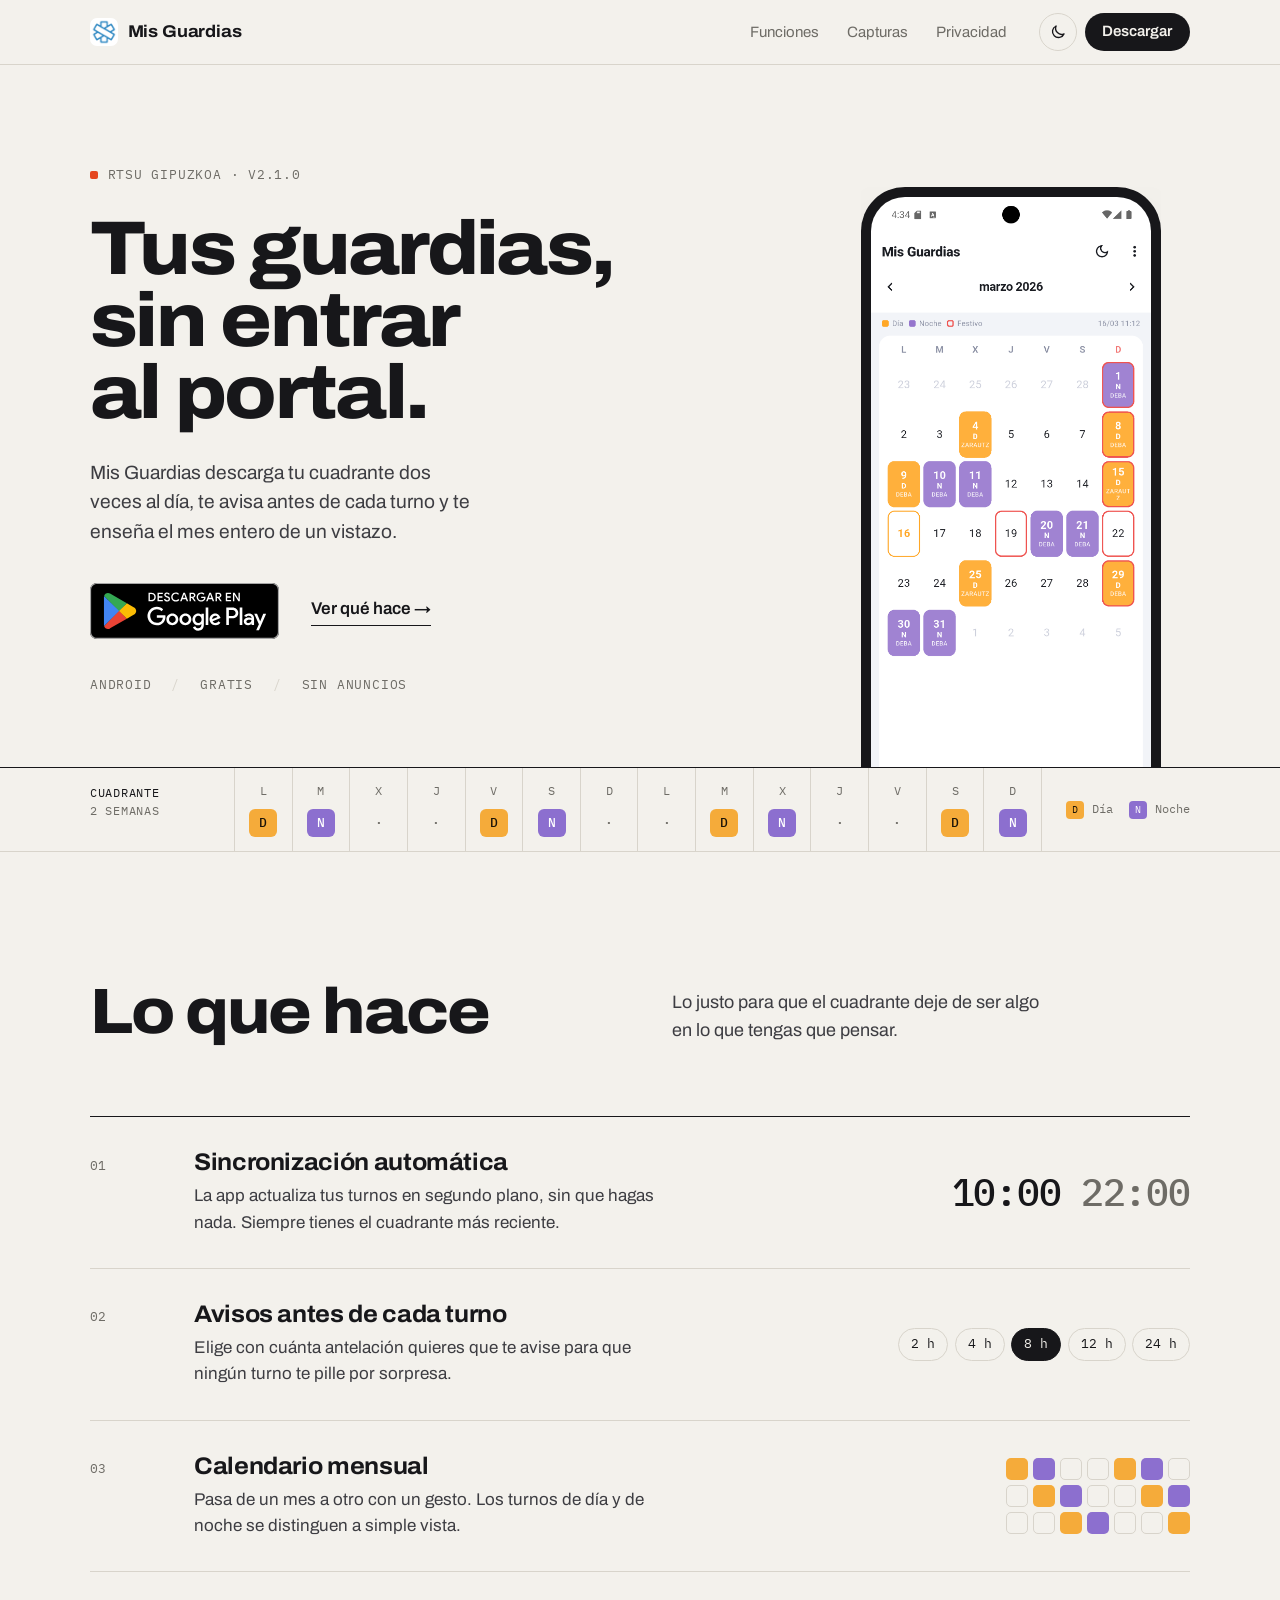
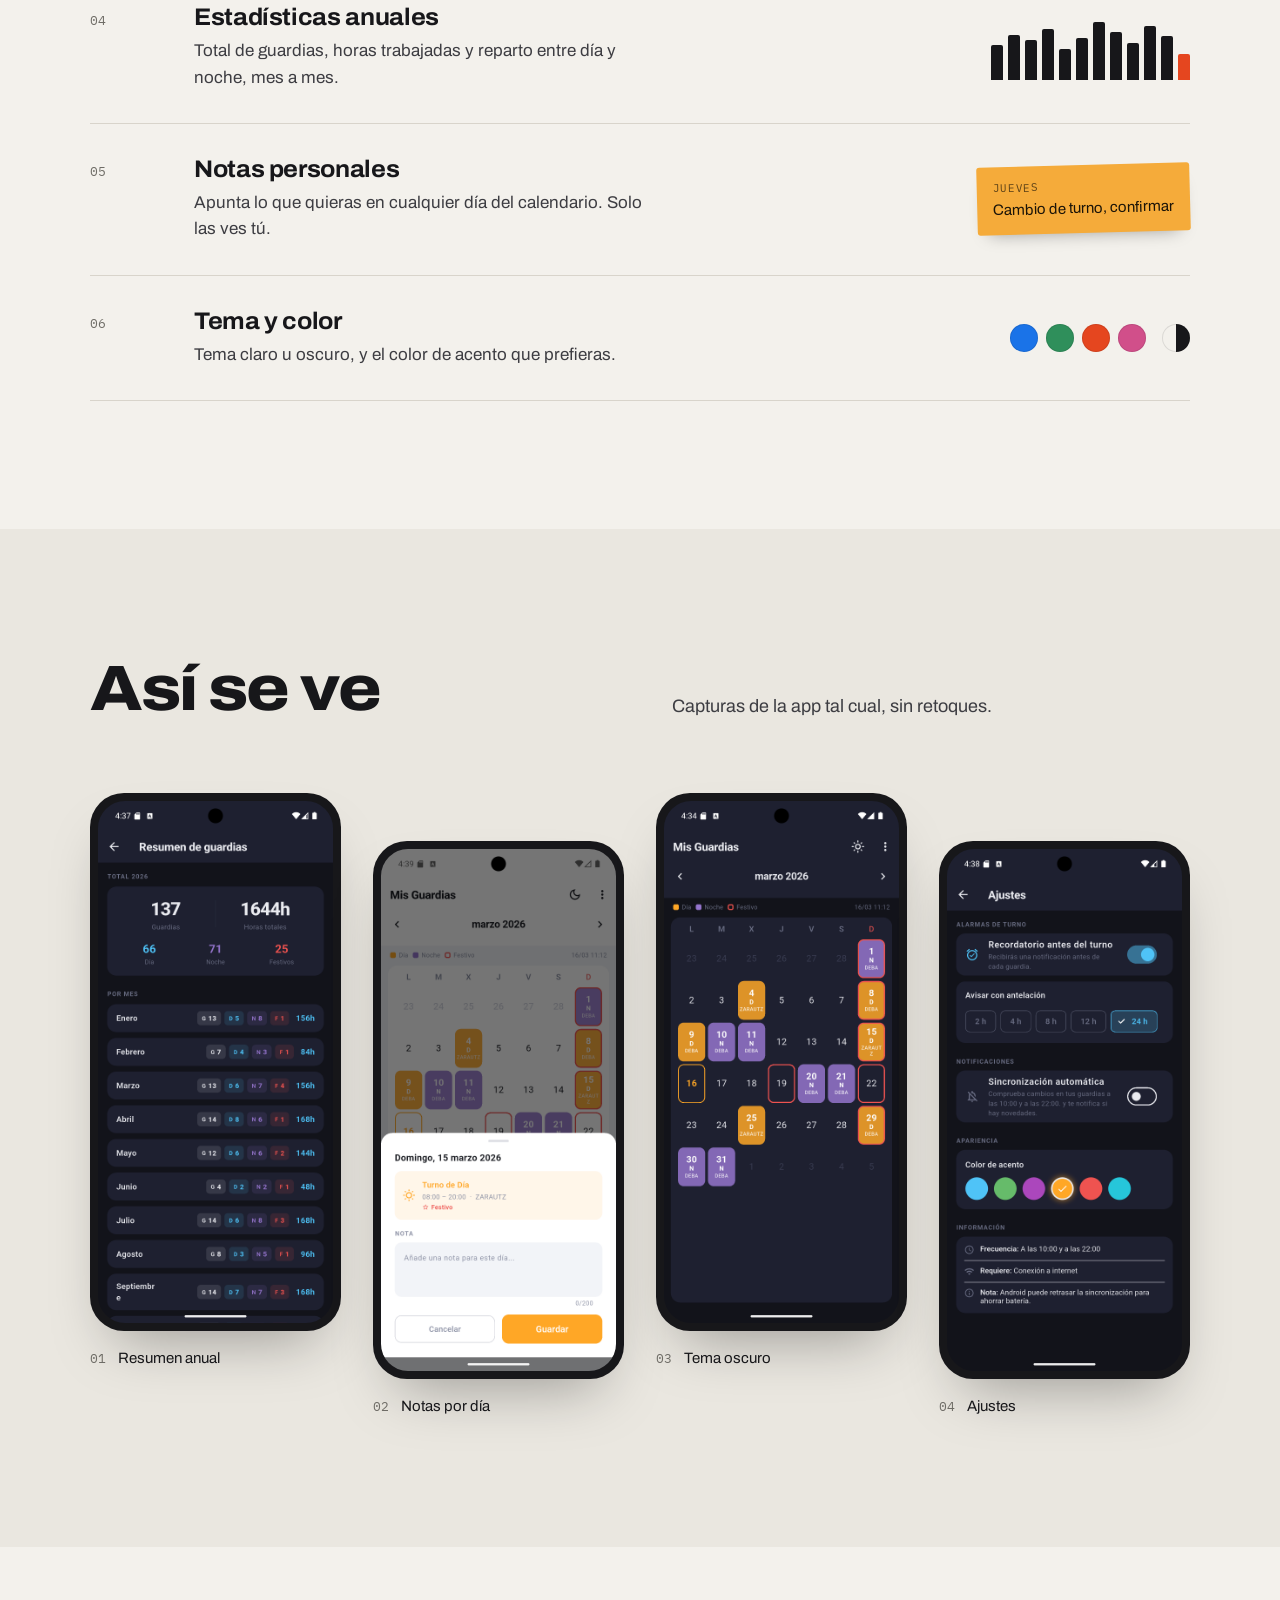
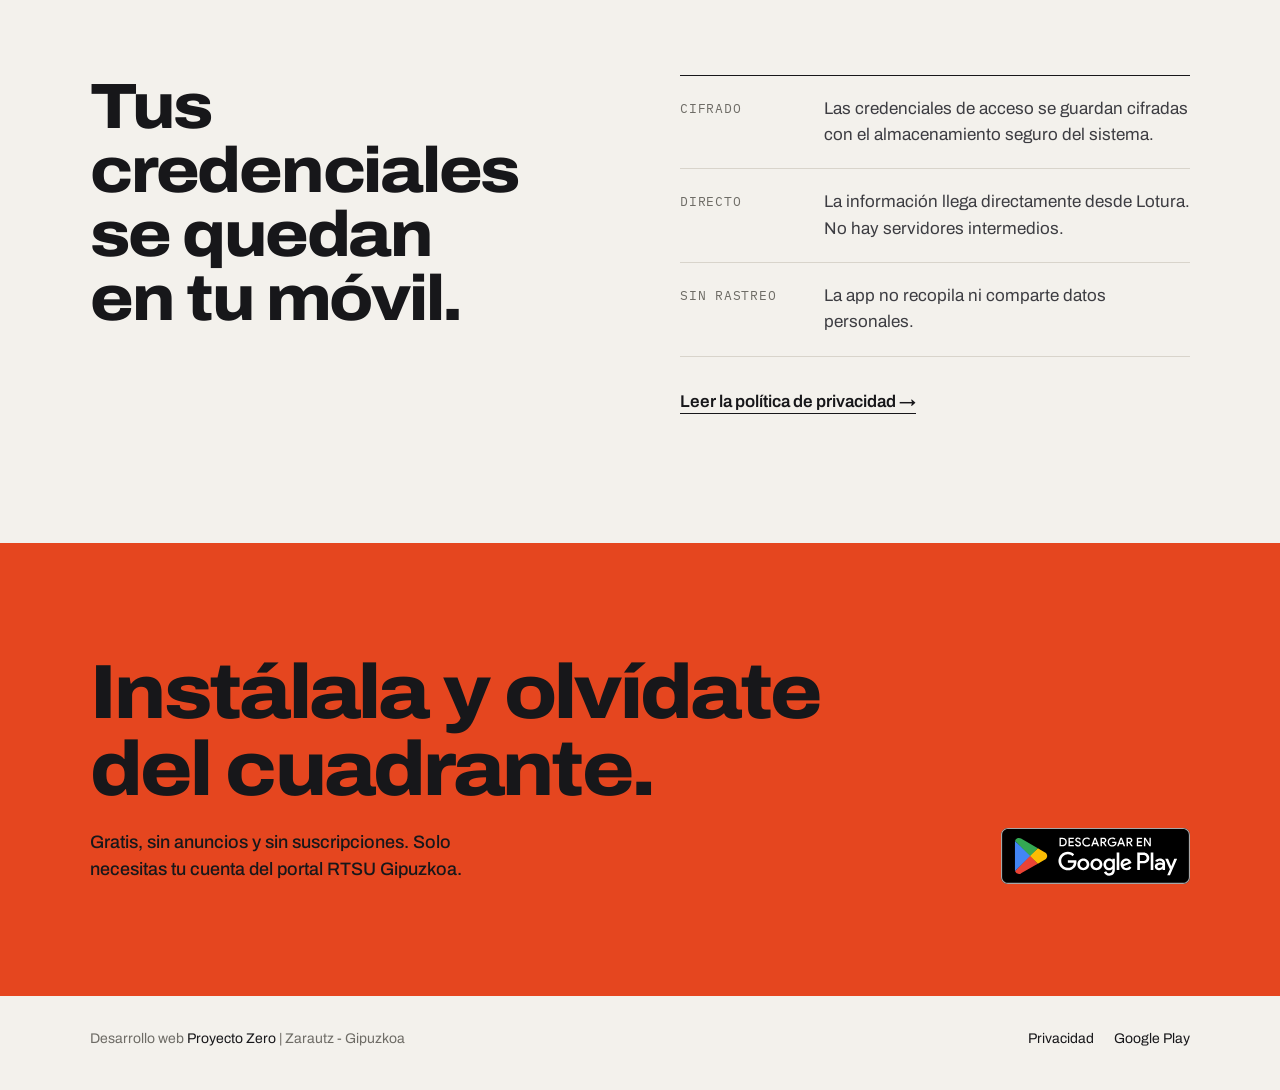
==== commit e3463505: "Actualiza el pie de página en index.html para reflejar el desarrollo web y la ubicación." ====
--- a/index.html
+++ b/index.html
@@ -242,7 +242,7 @@
 
 <footer class="footer">
   <div class="wrap footer-inner">
-    <p>Mis Guardias, para el personal de RTSU Gipuzkoa. Hecha por Sergio Moreno · <a href="https://proyectozero.org">Proyecto Zero</a></p>
+    <p>Desarrollo web <a href="https://proyectozero.org" target="_blank">Proyecto Zero</a> | Zarautz - Gipuzkoa</p>
     <ul>
       <li><a href="privacy.html">Privacidad</a></li>
       <li><a href="https://play.google.com/store/apps/details?id=org.proyectozero.misguardias" target="_blank" rel="noopener">Google Play</a></li>
